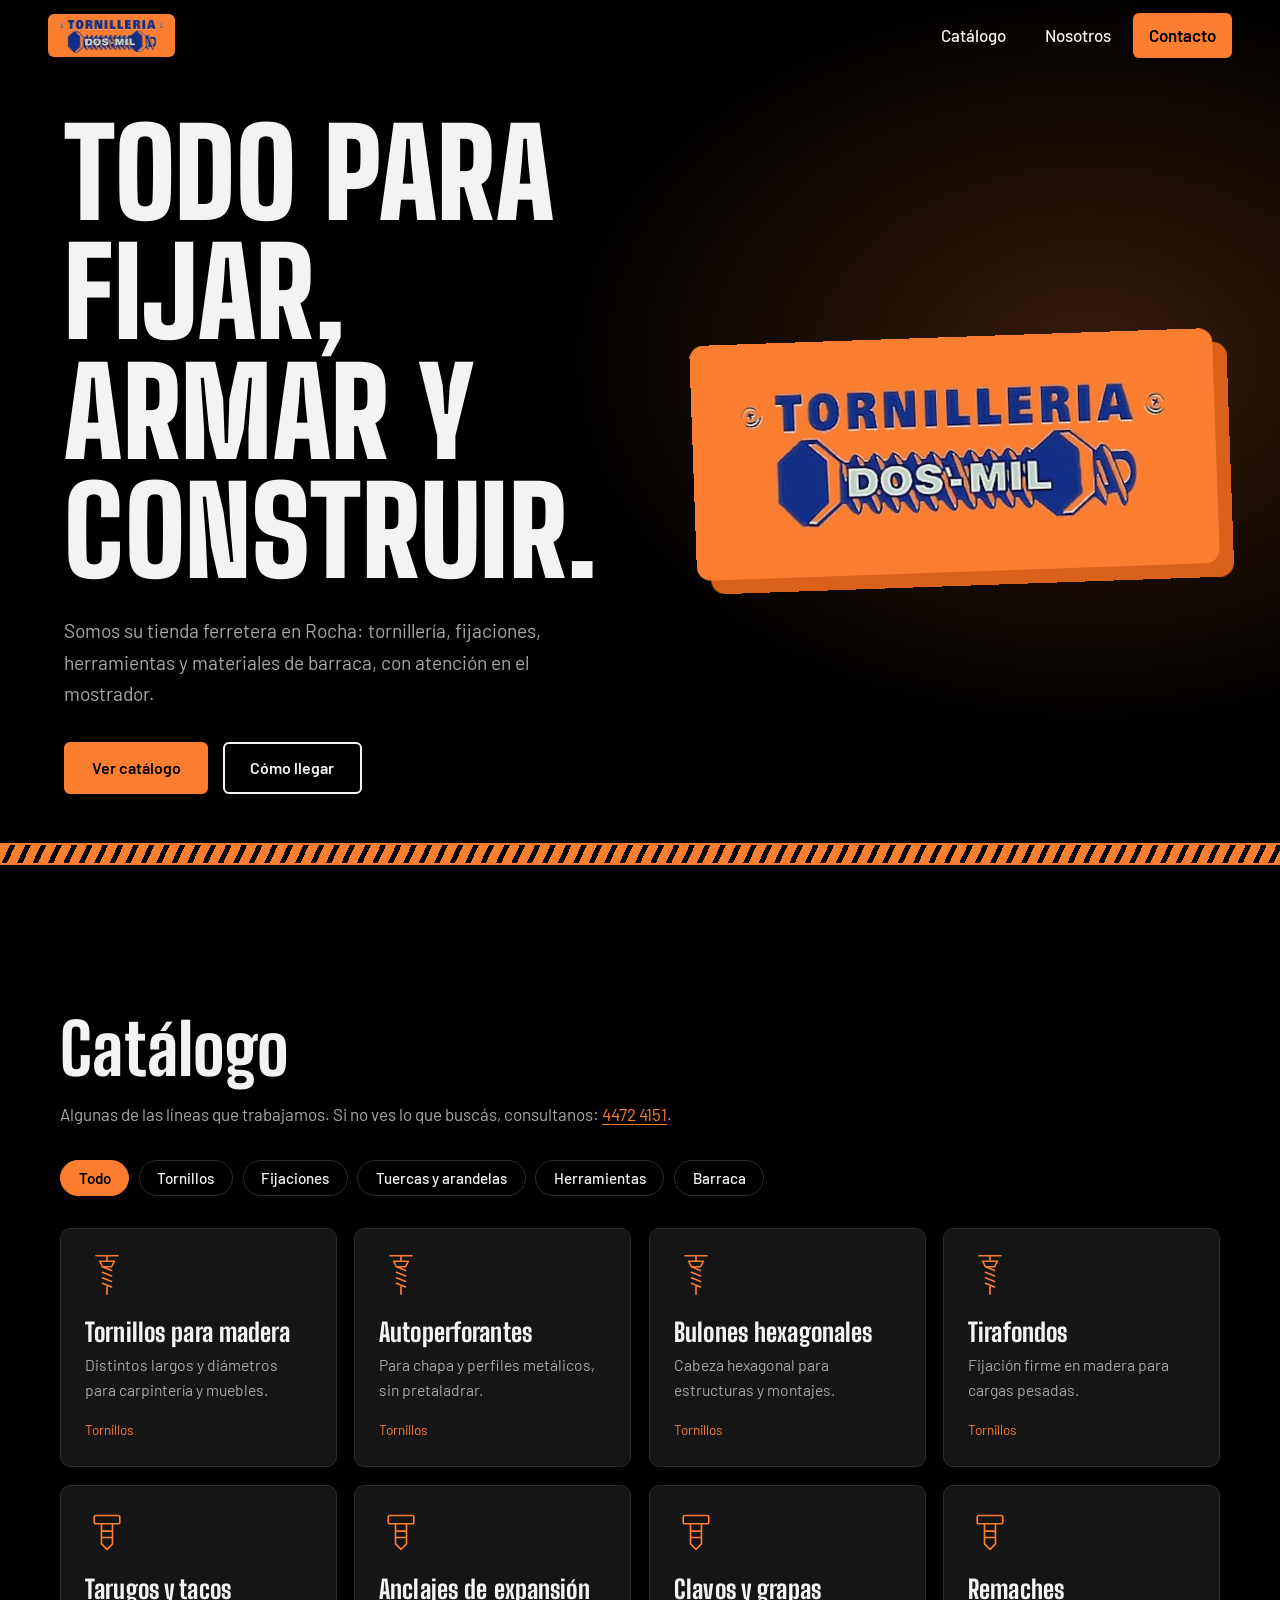
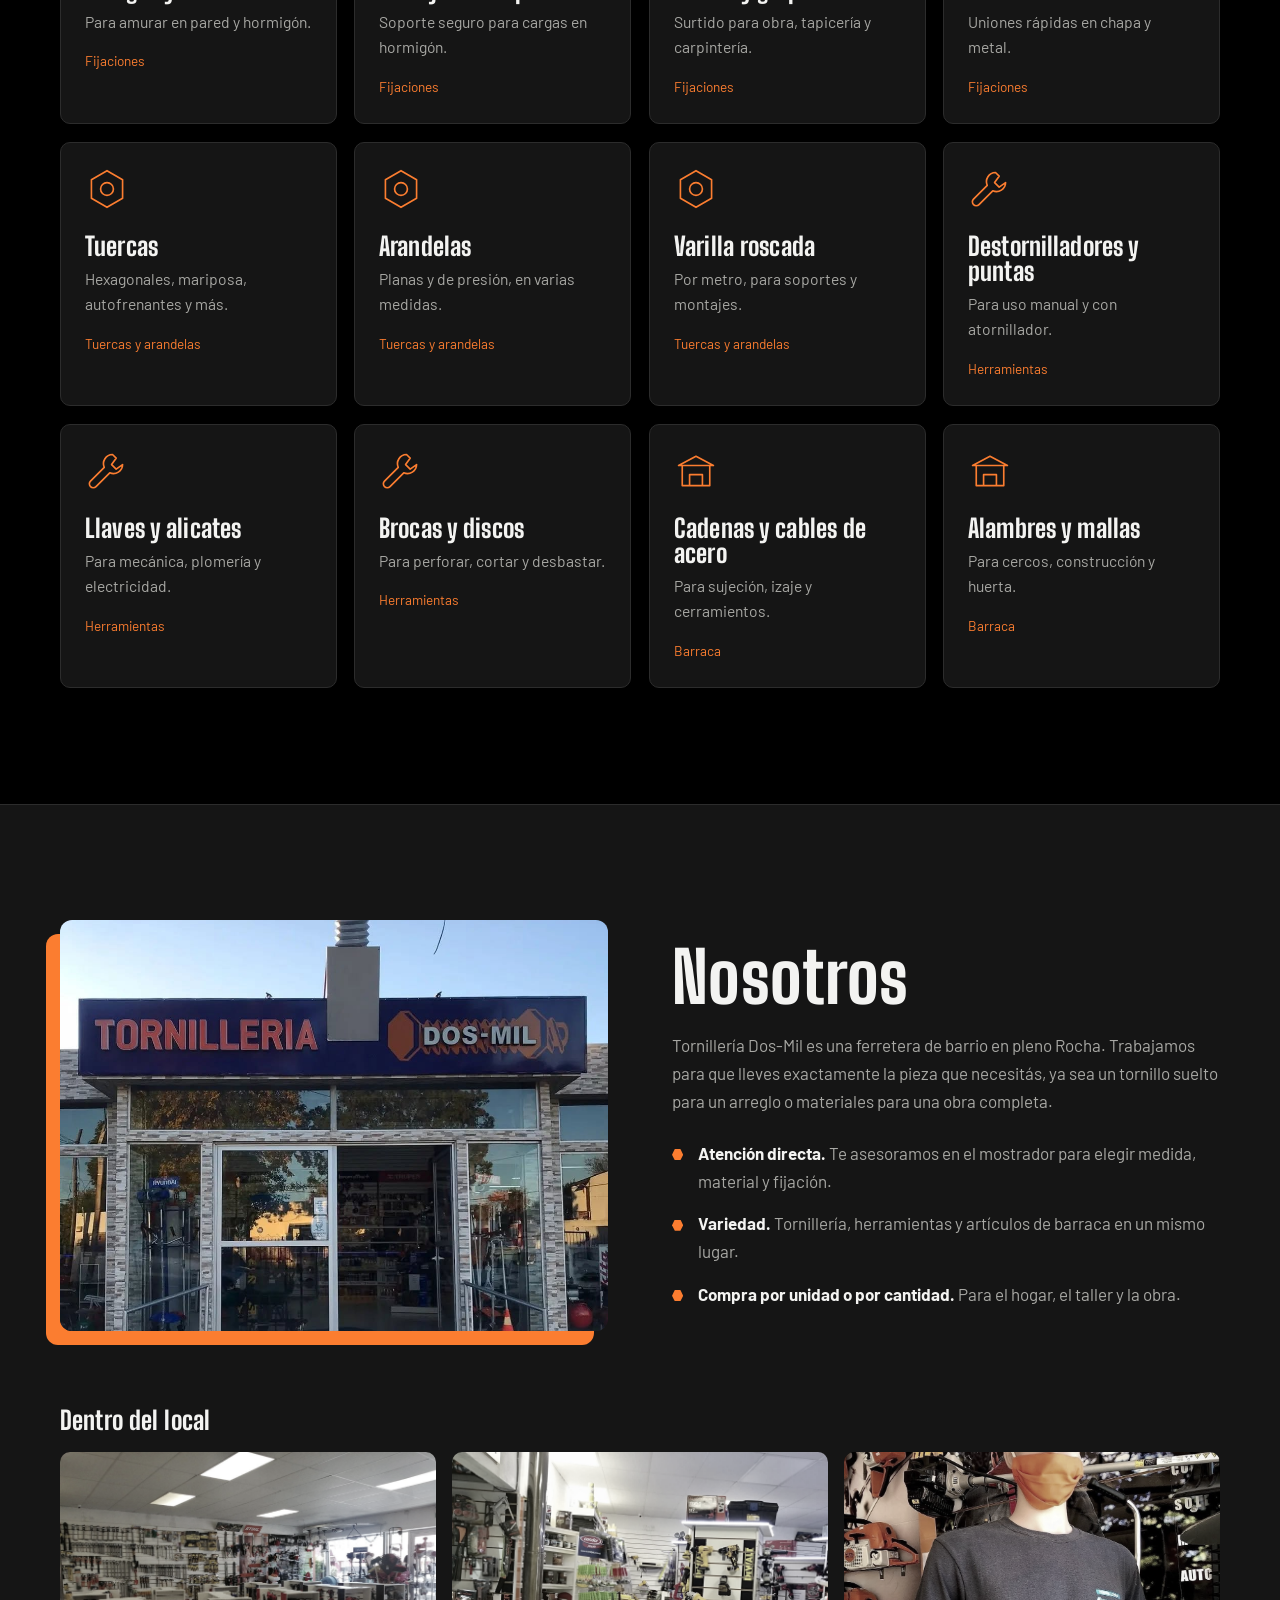
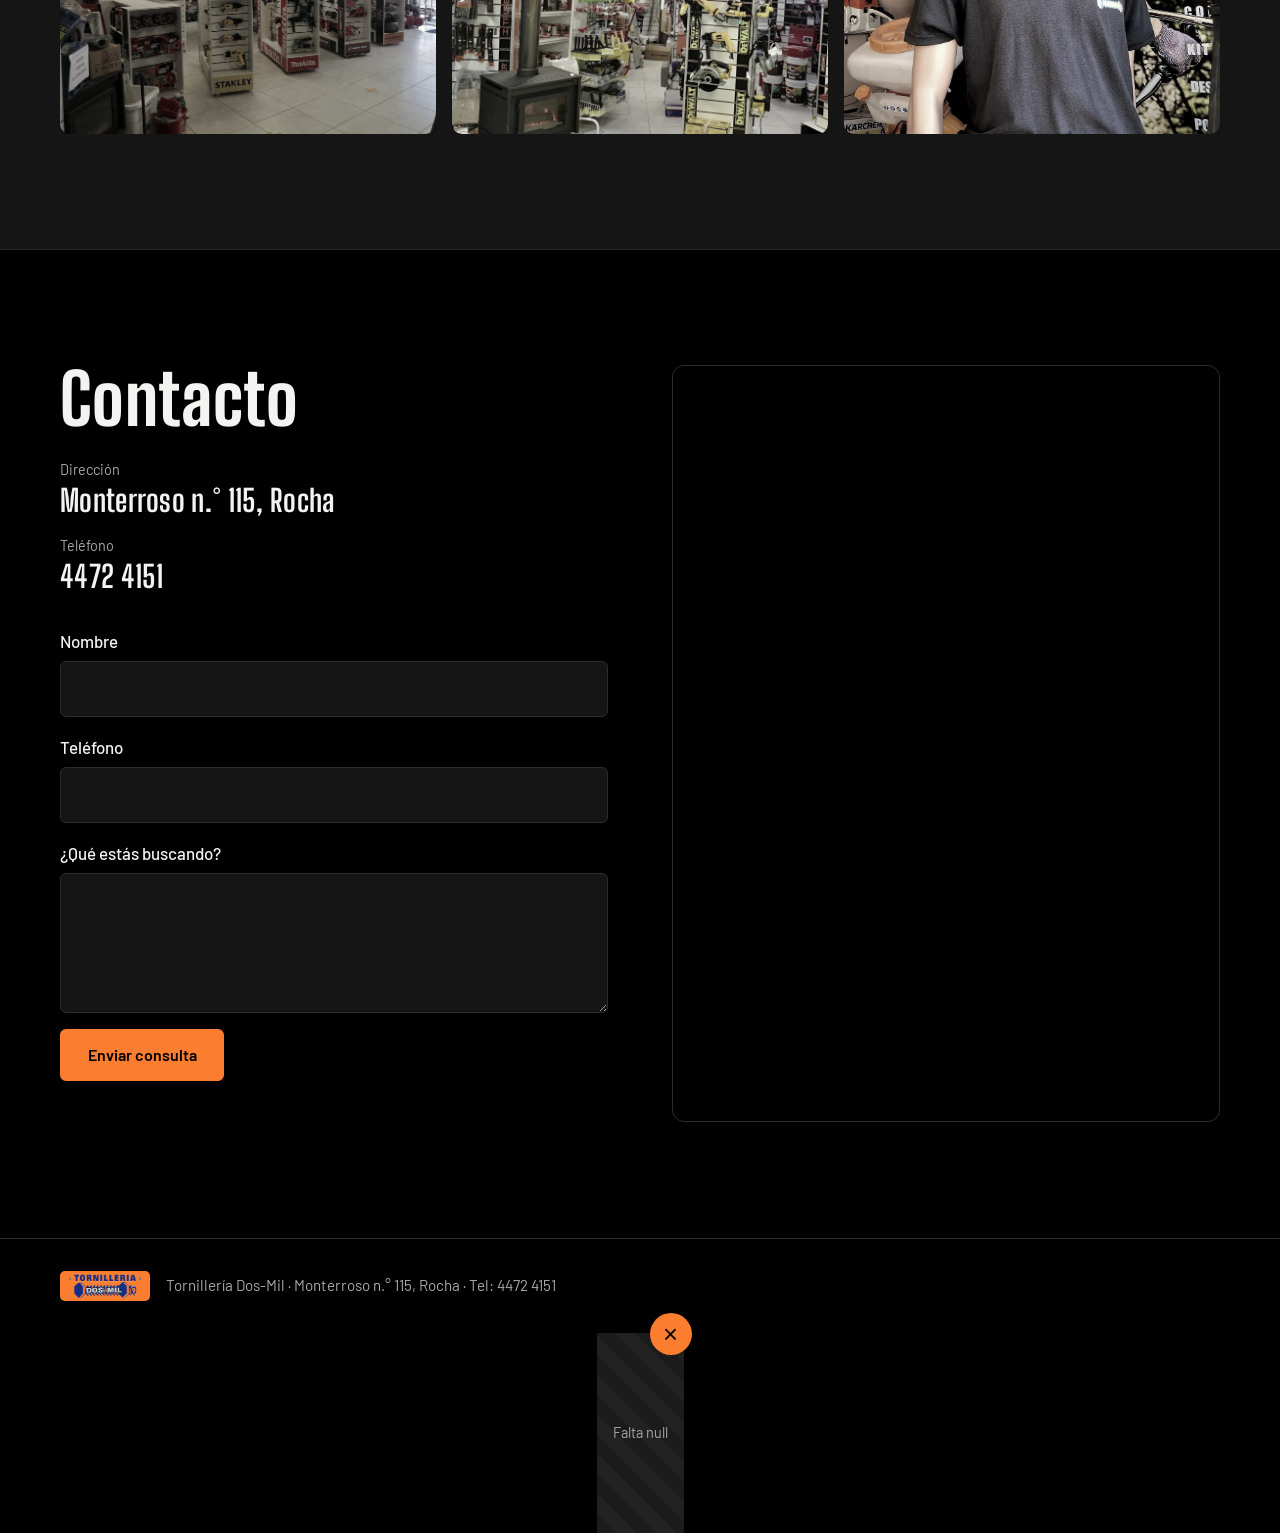
==== index.html @ 2d46a551 "Creación" ====
<!DOCTYPE html>
<html lang="es">
<head>
<meta charset="UTF-8">
<meta name="viewport" content="width=device-width, initial-scale=1">
<title>Tornillería Dos-Mil | Tienda ferretera y barraca en Rocha</title>
<meta name="description" content="Tornillería Dos-Mil: tornillos, fijaciones, herramientas y materiales de barraca en Monterroso 115, Rocha. Tel: 4472 4151.">
<meta name="theme-color" content="#000000">
<link rel="icon" href="imagenes/Logo.png">
<link rel="preconnect" href="https://fonts.googleapis.com">
<link rel="preconnect" href="https://fonts.gstatic.com" crossorigin>
<link href="https://fonts.googleapis.com/css2?family=Barlow:wght@400;500;600&family=Big+Shoulders+Display:wght@700;800;900&display=swap" rel="stylesheet">
<link rel="stylesheet" href="css/styles.css">
</head>
<body>
<div class="rod-progress" id="progress" aria-hidden="true"></div>

<header class="nav" id="nav">
  <a class="brand" href="#inicio" aria-label="Tornillería Dos-Mil, inicio">
    <span class="brand-badge"><img src="imagenes/Logo.png" alt="Tornillería Dos-Mil"></span>
  </a>
  <button class="menu-btn" id="menuBtn" aria-expanded="false" aria-controls="menu" aria-label="Abrir menú"><span></span><span></span><span></span></button>
  <nav class="menu" id="menu">
    <a href="#catalogo">Catálogo</a>
    <a href="#nosotros">Nosotros</a>
    <a href="#contacto" class="menu-cta">Contacto</a>
  </nav>
</header>

<main>
  <section class="hero" id="inicio">
    <div class="hero-text">
      <h1 class="intro" style="--d:.1s">Todo para fijar,<br>armar y construir.</h1>
      <p class="intro lead" style="--d:.3s">Somos su tienda ferretera en Rocha: tornillería, fijaciones, herramientas y materiales de barraca, con atención en el mostrador.</p>
      <div class="intro actions" style="--d:.5s">
        <a class="btn btn-primary" href="#catalogo">Ver catálogo</a>
        <a class="btn btn-ghost" href="#contacto">Cómo llegar</a>
      </div>
    </div>
    <div class="hero-logo intro" style="--d:.2s">
      <img src="imagenes/Logo_Grande.png" alt="Logo Tornillería Dos-Mil">
    </div>
    <div class="rod" aria-hidden="true"></div>
  </section>

  <section class="section" id="catalogo">
    <div class="wrap">
      <h2>Catálogo</h2>
      <p class="section-sub">Algunas de las líneas que trabajamos. Si no ves lo que buscás, consultanos: <a href="tel:+59844724151">4472 4151</a>.</p>
      <div class="filters" id="filters" role="group" aria-label="Filtrar por categoría"></div>
      <div class="grid" id="grid"></div>
    </div>
  </section>

  <section class="section alt" id="nosotros">
    <div class="wrap about">
      <figure class="about-photo">
        <img src="imagenes/Fachada.png" alt="Fachada de Tornillería Dos-Mil en Monterroso 115, Rocha">
      </figure>
      <div class="about-text">
        <h2>Nosotros</h2>
        <p>Tornillería Dos-Mil es una ferretera de barrio en pleno Rocha. Trabajamos para que lleves exactamente la pieza que necesitás, ya sea un tornillo suelto para un arreglo o materiales para una obra completa.</p>
        <ul class="points">
          <li><strong>Atención directa.</strong> Te asesoramos en el mostrador para elegir medida, material y fijación.</li>
          <li><strong>Variedad.</strong> Tornillería, herramientas y artículos de barraca en un mismo lugar.</li>
          <li><strong>Compra por unidad o por cantidad.</strong> Para el hogar, el taller y la obra.</li>
        </ul>
      </div>
    </div>
    <div class="wrap">
      <h3 class="gallery-title">Dentro del local</h3>
      <div class="gallery">
        <button class="shot" data-full="imagenes/Foto_1.png" data-alt="Interior del local, vista 1"><img src="imagenes/Foto_1.png" alt="Interior del local, vista 1" loading="lazy"></button>
        <button class="shot" data-full="imagenes/Foto_2.png" data-alt="Interior del local, vista 2"><img src="imagenes/Foto_2.png" alt="Interior del local, vista 2" loading="lazy"></button>
        <button class="shot" data-full="imagenes/Foto_3.png" data-alt="Interior del local, vista 3"><img src="imagenes/Foto_3.png" alt="Interior del local, vista 3" loading="lazy"></button>
      </div>
    </div>
  </section>

  <section class="section" id="contacto">
    <div class="wrap contact">
      <div class="contact-info">
        <h2>Contacto</h2>
        <dl>
          <dt>Dirección</dt>
          <dd>Monterroso n.° 115, Rocha</dd>
          <dt>Teléfono</dt>
          <dd><a href="tel:+59844724151">4472 4151</a></dd>
        </dl>
        <form class="form" id="form" novalidate>
          <label>Nombre<input name="nombre" type="text" autocomplete="name" required></label>
          <label>Teléfono<input name="telefono" type="tel" autocomplete="tel" required></label>
          <label>¿Qué estás buscando?<textarea name="mensaje" rows="4" required></textarea></label>
          <button class="btn btn-primary" type="submit">Enviar consulta</button>
          <p class="form-msg" id="formMsg" role="status" aria-live="polite"></p>
        </form>
      </div>
      <div class="map">
        <iframe title="Mapa de Tornillería Dos-Mil" loading="lazy" referrerpolicy="no-referrer-when-downgrade"
          src="https://maps.google.com/maps?q=Monterroso%20115%2C%20Rocha%2C%20Uruguay&output=embed"></iframe>
      </div>
    </div>
  </section>
</main>

<footer class="footer">
  <div class="wrap footer-in">
    <img src="imagenes/Logo.png" alt="" class="footer-logo">
    <p>Tornillería Dos-Mil · Monterroso n.° 115, Rocha · Tel: 4472 4151</p>
  </div>
</footer>

<dialog class="lightbox" id="lightbox">
  <button class="lb-close" id="lbClose" aria-label="Cerrar">×</button>
  <img id="lbImg" alt="">
</dialog>

<script src="js/main.js"></script>
</body>
</html>
---- css/styles.css ----
:root{
  --black:#000;
  --surface:#151515;
  --line:#2c2c2c;
  --orange:#FB7D30;
  --orange-dark:#d9611a;
  --text:#f3f3f1;
  --muted:#a8a8a4;
  --display:'Big Shoulders Display','Arial Narrow',Impact,sans-serif;
  --body:'Barlow','Segoe UI',system-ui,sans-serif;
  --nav-h:72px;
}
*,*::before,*::after{box-sizing:border-box}
html{scroll-behavior:smooth;scroll-padding-top:var(--nav-h)}
body{margin:0;background:var(--black);color:var(--text);font:400 1.0625rem/1.65 var(--body);-webkit-font-smoothing:antialiased}
img{max-width:100%;display:block}
a{color:var(--orange);text-decoration-thickness:1px;text-underline-offset:3px}
:focus-visible{outline:3px solid var(--orange);outline-offset:3px}
h1,h2,h3{font-family:var(--display);font-weight:800;line-height:.98;margin:0;letter-spacing:.005em}
h2{font-size:clamp(2.6rem,6vw,4.4rem)}
h3{font-size:1.6rem}
.wrap{width:min(1160px,100% - 2.5rem);margin-inline:auto}

/* Progress: threaded rod */
.rod-progress{position:fixed;inset:0 0 auto 0;height:5px;z-index:60;transform-origin:left;transform:scaleX(0);
  background:repeating-linear-gradient(115deg,var(--orange) 0 5px,var(--orange-dark) 5px 8px)}

/* Nav */
.nav{position:fixed;inset:0 0 auto 0;height:var(--nav-h);z-index:50;display:flex;align-items:center;justify-content:space-between;padding:0 clamp(1rem,4vw,3rem);transition:background .3s,border-color .3s;border-bottom:1px solid transparent}
.nav.scrolled{background:rgba(0,0,0,.92);backdrop-filter:blur(8px);border-color:var(--line)}
.brand-badge{display:block;background:var(--orange);padding:.3rem .7rem;border-radius:6px;transition:transform .25s}
.brand-badge:hover{transform:rotate(-2deg) scale(1.04)}
.brand-badge img{height:34px;width:auto}
.menu{display:flex;gap:.4rem;align-items:center}
.menu a{color:var(--text);text-decoration:none;font-weight:500;padding:.5rem 1rem;border-radius:6px;position:relative}
.menu a::after{content:"";position:absolute;left:1rem;right:1rem;bottom:.25rem;height:2px;background:var(--orange);transform:scaleX(0);transform-origin:left;transition:transform .25s}
.menu a:hover::after,.menu a.active::after{transform:scaleX(1)}
.menu .menu-cta{background:var(--orange);color:#000;font-weight:600}
.menu .menu-cta::after{display:none}
.menu .menu-cta:hover{background:#fff}
.menu-btn{display:none;background:none;border:0;width:44px;height:44px;cursor:pointer;flex-direction:column;justify-content:center;gap:6px;padding:10px}
.menu-btn span{display:block;height:3px;background:var(--text);border-radius:2px;transition:transform .3s,opacity .3s}
.menu-btn[aria-expanded="true"] span:nth-child(1){transform:translateY(9px) rotate(45deg)}
.menu-btn[aria-expanded="true"] span:nth-child(2){opacity:0}
.menu-btn[aria-expanded="true"] span:nth-child(3){transform:translateY(-9px) rotate(-45deg)}

/* Hero */
.hero{position:relative;min-height:100svh;display:grid;grid-template-columns:1.05fr .95fr;align-items:center;gap:clamp(1.5rem,4vw,4rem);padding:calc(var(--nav-h) + 2rem) clamp(1rem,5vw,4rem) 6rem;overflow:hidden;
  background:
    radial-gradient(60% 60% at 85% 40%,rgba(251,125,48,.22),transparent 70%),
    var(--black)}
.hero h1{font-size:clamp(3.6rem,9.5vw,8.4rem);font-weight:900;text-transform:uppercase}
.lead{max-width:34rem;color:var(--muted);font-size:1.2rem;margin:1.5rem 0 2rem}
.actions{display:flex;flex-wrap:wrap;gap:.9rem}
.btn{display:inline-block;font:600 1rem var(--body);padding:.9rem 1.6rem;border-radius:6px;text-decoration:none;border:2px solid var(--orange);cursor:pointer;transition:transform .2s,background .2s,color .2s}
.btn-primary{background:var(--orange);color:#000}
.btn-primary:hover{background:#fff;border-color:#fff;transform:translateY(-2px)}
.btn-ghost{background:transparent;color:var(--text);border-color:var(--text)}
.btn-ghost:hover{background:var(--text);color:#000;transform:translateY(-2px)}
.hero-logo{background:var(--orange);border-radius:14px;padding:clamp(1.5rem,4vw,3rem);box-shadow:14px 14px 0 var(--orange-dark);transform:rotate(-2deg)}
.hero-logo img{width:100%;height:auto}
.rod{position:absolute;left:0;right:0;bottom:2.2rem;height:22px;
  background:repeating-linear-gradient(115deg,var(--orange) 0 9px,#000 9px 14px);
  border-block:2px solid var(--orange);
  animation:screw-in 1.4s .6s cubic-bezier(.2,.8,.2,1) both,thread 1.2s 2s linear infinite}
@keyframes screw-in{from{clip-path:inset(0 100% 0 0)}to{clip-path:inset(0 0 0 0)}}
@keyframes thread{to{background-position:14px 0}}

/* Hero load sequence */
.intro{animation:intro .9s var(--d,0s) cubic-bezier(.2,.8,.2,1) both}
@keyframes intro{from{opacity:0;transform:translateY(34px)}}
.hero-logo.intro{animation-name:intro-logo}
@keyframes intro-logo{from{opacity:0;transform:rotate(-12deg) scale(.85)}}

/* Sections */
.section{padding:clamp(4.5rem,9vw,8rem) 0}
.section.alt{background:var(--surface);border-block:1px solid var(--line)}
.section-sub{color:var(--muted);max-width:40rem;margin:1rem 0 2rem}

/* Catalog */
.filters{display:flex;flex-wrap:wrap;gap:.6rem;margin-bottom:2rem}
.chip{font:500 .95rem var(--body);color:var(--text);background:transparent;border:1.5px solid var(--line);padding:.5rem 1.1rem;border-radius:999px;cursor:pointer;transition:background .2s,border-color .2s,color .2s}
.chip:hover{border-color:var(--orange)}
.chip[aria-pressed="true"]{background:var(--orange);border-color:var(--orange);color:#000;font-weight:600}
.grid{display:grid;grid-template-columns:repeat(auto-fill,minmax(250px,1fr));gap:1.1rem}
.card{background:var(--surface);border:1px solid var(--line);border-radius:10px;padding:1.5rem;position:relative;overflow:hidden;transition:border-color .25s,transform .25s;animation:pop .45s cubic-bezier(.2,.8,.2,1) both}
.card::before{content:"";position:absolute;left:0;top:0;bottom:0;width:4px;background:var(--orange);transform:scaleY(0);transform-origin:top;transition:transform .3s}
.card:hover{border-color:var(--orange);transform:translateY(-4px)}
.card:hover::before{transform:scaleY(1)}
.card svg{width:44px;height:44px;stroke:var(--orange);fill:none;stroke-width:1.8;stroke-linecap:round;stroke-linejoin:round;margin-bottom:1rem;transition:transform .5s}
.card:hover svg{transform:rotate(90deg)}
.card h3{margin-bottom:.4rem}
.card p{margin:0;color:var(--muted);font-size:.98rem}
.card .tag{display:inline-block;margin-top:1rem;font-size:.85rem;color:var(--orange)}
@keyframes pop{from{opacity:0;transform:scale(.94)}}

/* About */
.about{display:grid;grid-template-columns:1fr 1fr;gap:clamp(2rem,5vw,4.5rem);align-items:center}
.about-photo{margin:0;border-radius:12px;overflow:hidden;box-shadow:-14px 14px 0 var(--orange)}
.about-photo img{width:100%;aspect-ratio:4/3;object-fit:cover;transition:transform .8s}
.about-photo:hover img{transform:scale(1.04)}
.about-text p{color:var(--muted);margin:1.2rem 0}
.points{list-style:none;padding:0;margin:1.5rem 0 0;display:grid;gap:.9rem}
.points li{padding-left:1.6rem;position:relative;color:var(--muted)}
.points li::before{content:"";position:absolute;left:0;top:.6em;width:.7rem;height:.7rem;background:var(--orange);clip-path:polygon(25% 0,75% 0,100% 50%,75% 100%,25% 100%,0 50%)}
.points strong{color:var(--text)}
.gallery-title{margin:clamp(3rem,6vw,5rem) 0 1.2rem}
.gallery{display:grid;grid-template-columns:repeat(3,1fr);gap:1rem}
.shot{padding:0;border:0;background:var(--black);border-radius:10px;overflow:hidden;cursor:zoom-in;aspect-ratio:4/3;position:relative}
.shot img{width:100%;height:100%;object-fit:cover;transition:transform .5s,filter .3s;filter:grayscale(.6)}
.shot:hover img{transform:scale(1.07);filter:none}

/* Contact */
.contact{display:grid;grid-template-columns:1fr 1fr;gap:clamp(2rem,5vw,4rem);align-items:stretch}
dl{margin:1.5rem 0 2rem}
dt{color:var(--muted);font-size:.9rem;margin-top:1rem}
dd{margin:0;font:700 1.9rem/1.2 var(--display);letter-spacing:.01em}
dd a{color:var(--text);text-decoration:none}
dd a:hover{color:var(--orange)}
.form{display:grid;gap:1rem}
.form label{display:grid;gap:.4rem;font-weight:500}
.form input,.form textarea{font:inherit;color:var(--text);background:var(--surface);border:1.5px solid var(--line);border-radius:6px;padding:.8rem 1rem;transition:border-color .2s}
.form input:focus,.form textarea:focus{outline:none;border-color:var(--orange)}
.form .invalid{border-color:#ff5a4f}
.form .btn{justify-self:start}
.form-msg{margin:0;min-height:1.5em;color:var(--muted)}
.form-msg.ok{color:var(--orange)}
.map{min-height:420px;border-radius:12px;overflow:hidden;border:1px solid var(--line)}
.map iframe{width:100%;height:100%;min-height:420px;border:0;filter:grayscale(1) invert(.92) contrast(.9)}

/* Footer */
.footer{border-top:1px solid var(--line);padding:2rem 0;color:var(--muted);font-size:.95rem}
.footer-in{display:flex;align-items:center;gap:1rem;flex-wrap:wrap}
.footer-logo{height:30px;background:var(--orange);padding:3px 8px;border-radius:5px}
.footer p{margin:0}

/* Lightbox */
.lightbox{border:0;padding:0;background:transparent;max-width:min(94vw,1100px);max-height:92vh;overflow:visible}
.lightbox::backdrop{background:rgba(0,0,0,.88)}
.lightbox[open]{animation:lb .3s cubic-bezier(.2,.8,.2,1)}
.lightbox img{max-height:88vh;width:auto;border-radius:10px;border:3px solid var(--orange)}
.lb-close{position:absolute;right:-.5rem;top:-1.2rem;width:42px;height:42px;border-radius:50%;border:0;background:var(--orange);color:#000;font-size:1.6rem;line-height:1;cursor:pointer}
@keyframes lb{from{opacity:0;transform:scale(.92)}}

/* Missing image placeholder */
.img-missing{background:repeating-linear-gradient(45deg,#1b1b1b 0 14px,#222 14px 28px);display:grid;place-items:center;min-height:200px}
.img-missing::after{content:attr(data-name);color:var(--muted);font-size:.9rem;padding:1rem;text-align:center}
.img-missing img{display:none}

/* Responsive */
@media (max-width:860px){
  .hero{grid-template-columns:1fr;padding-bottom:7rem}
  .hero-logo{max-width:420px}
  .about,.contact{grid-template-columns:1fr}
  .gallery{grid-template-columns:1fr 1fr}
  .menu-btn{display:flex}
  .menu{position:fixed;inset:var(--nav-h) 0 auto 0;background:#000;flex-direction:column;align-items:stretch;padding:1rem 1.25rem 1.5rem;border-bottom:1px solid var(--line);transform:translateY(-120%);transition:transform .35s}
  .menu.open{transform:none}
  .menu a{padding:.9rem 1rem}
}
@media (max-width:520px){.gallery{grid-template-columns:1fr}}
@media (prefers-reduced-motion:reduce){
  *,*::before,*::after{animation:none!important;transition:none!important;scroll-behavior:auto!important}
}
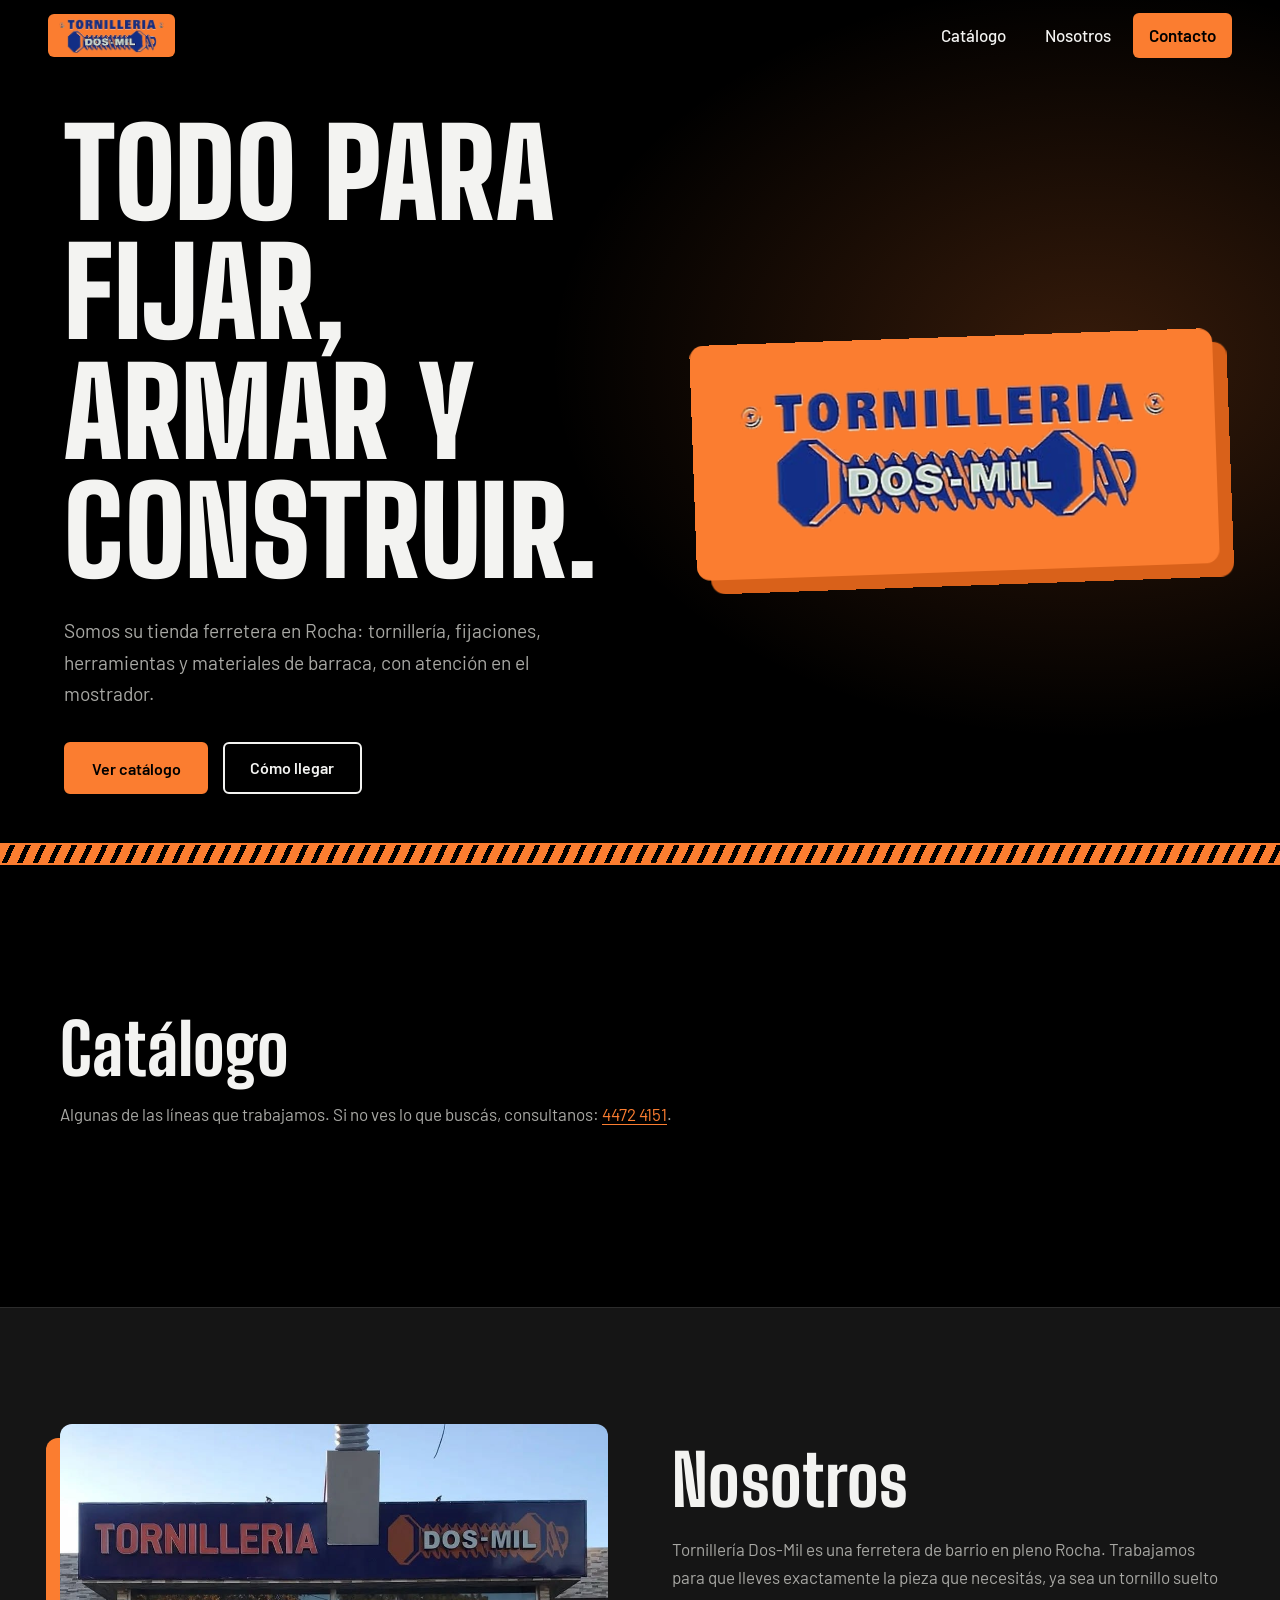
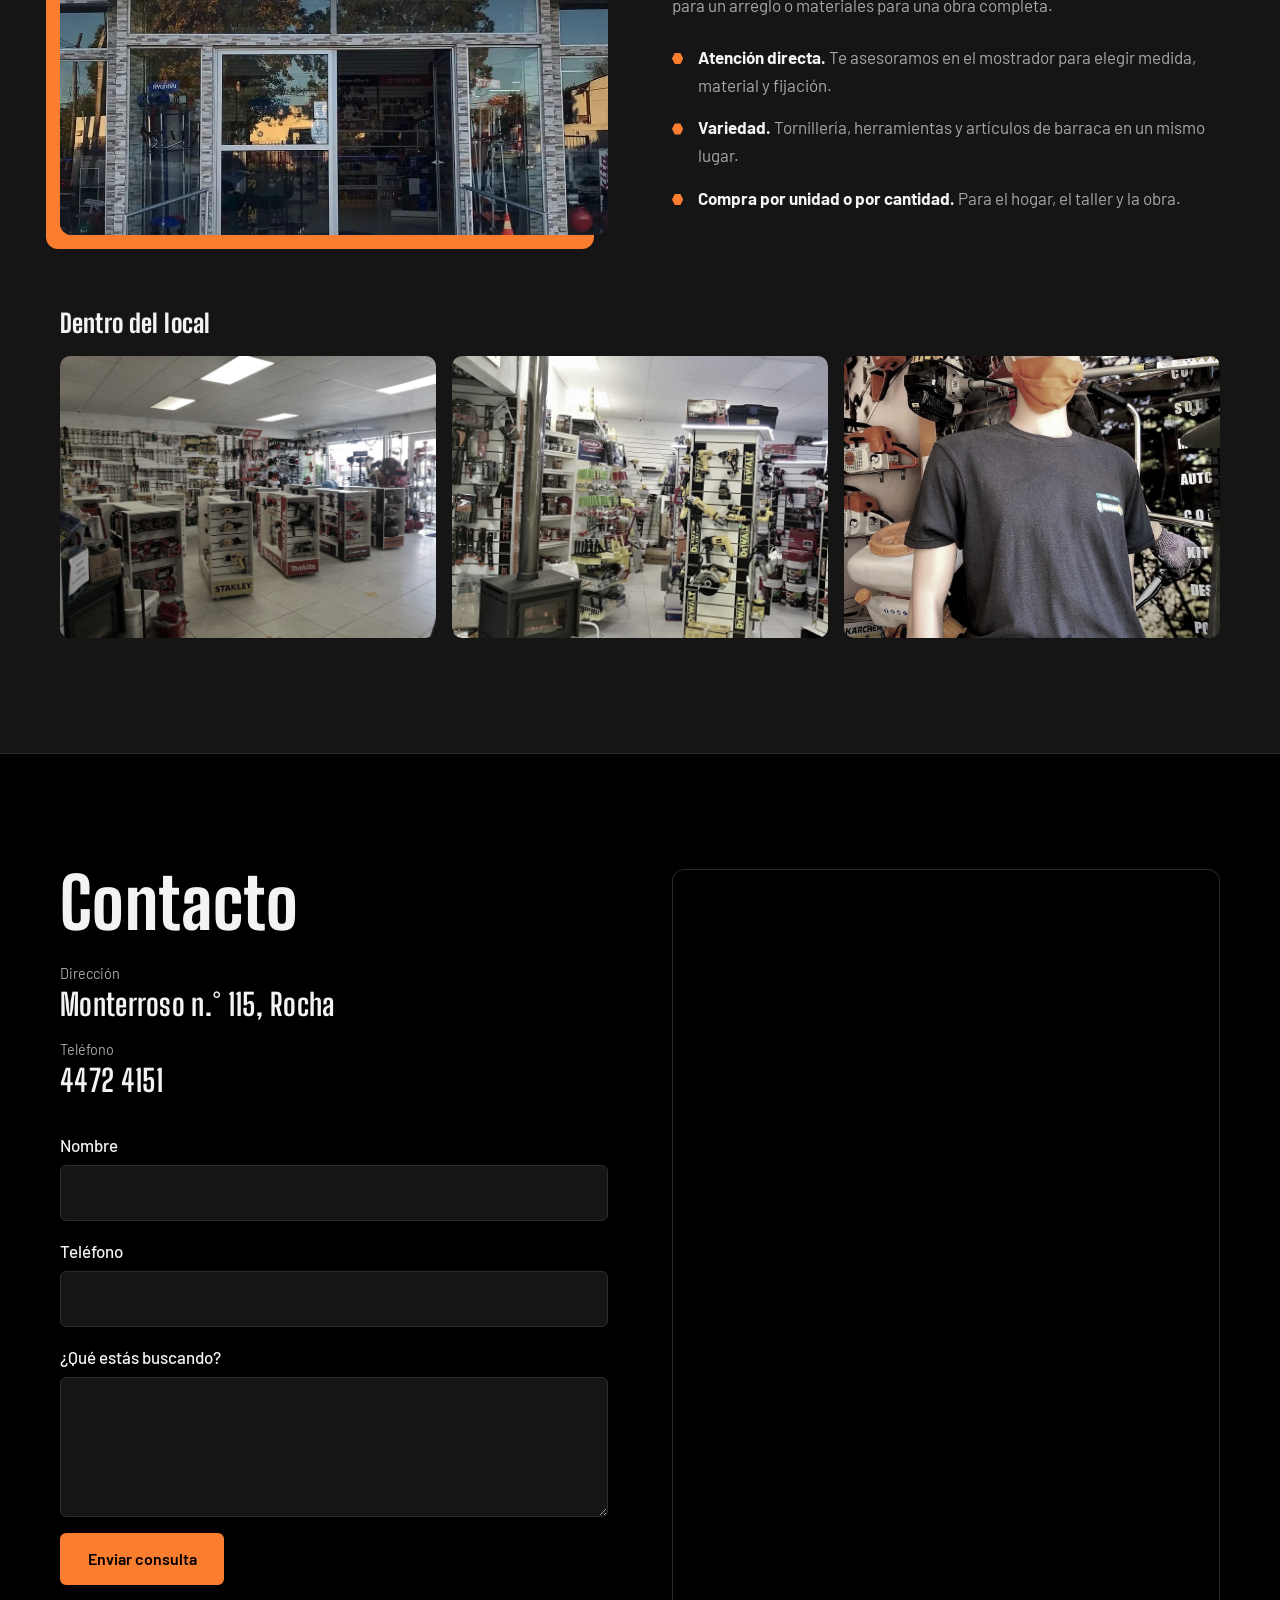
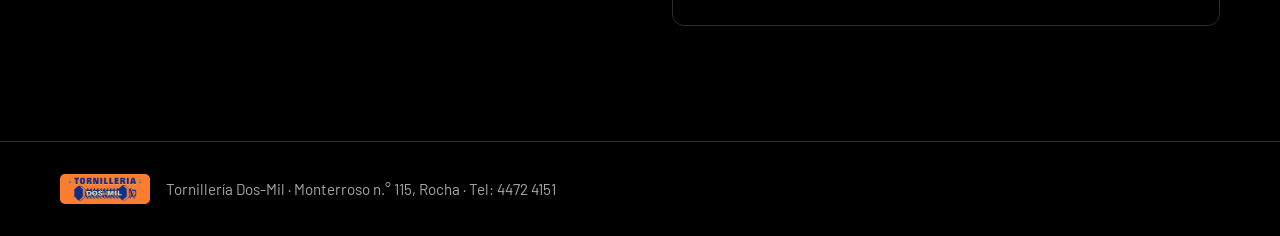
==== commit 05f6b130: "Update index.html" ====
--- a/index.html
+++ b/index.html
@@ -110,11 +110,6 @@
   </div>
 </footer>
 
-<dialog class="lightbox" id="lightbox">
-  <button class="lb-close" id="lbClose" aria-label="Cerrar">×</button>
-  <img id="lbImg" alt="">
-</dialog>
-
 <script src="js/main.js"></script>
 </body>
 </html>
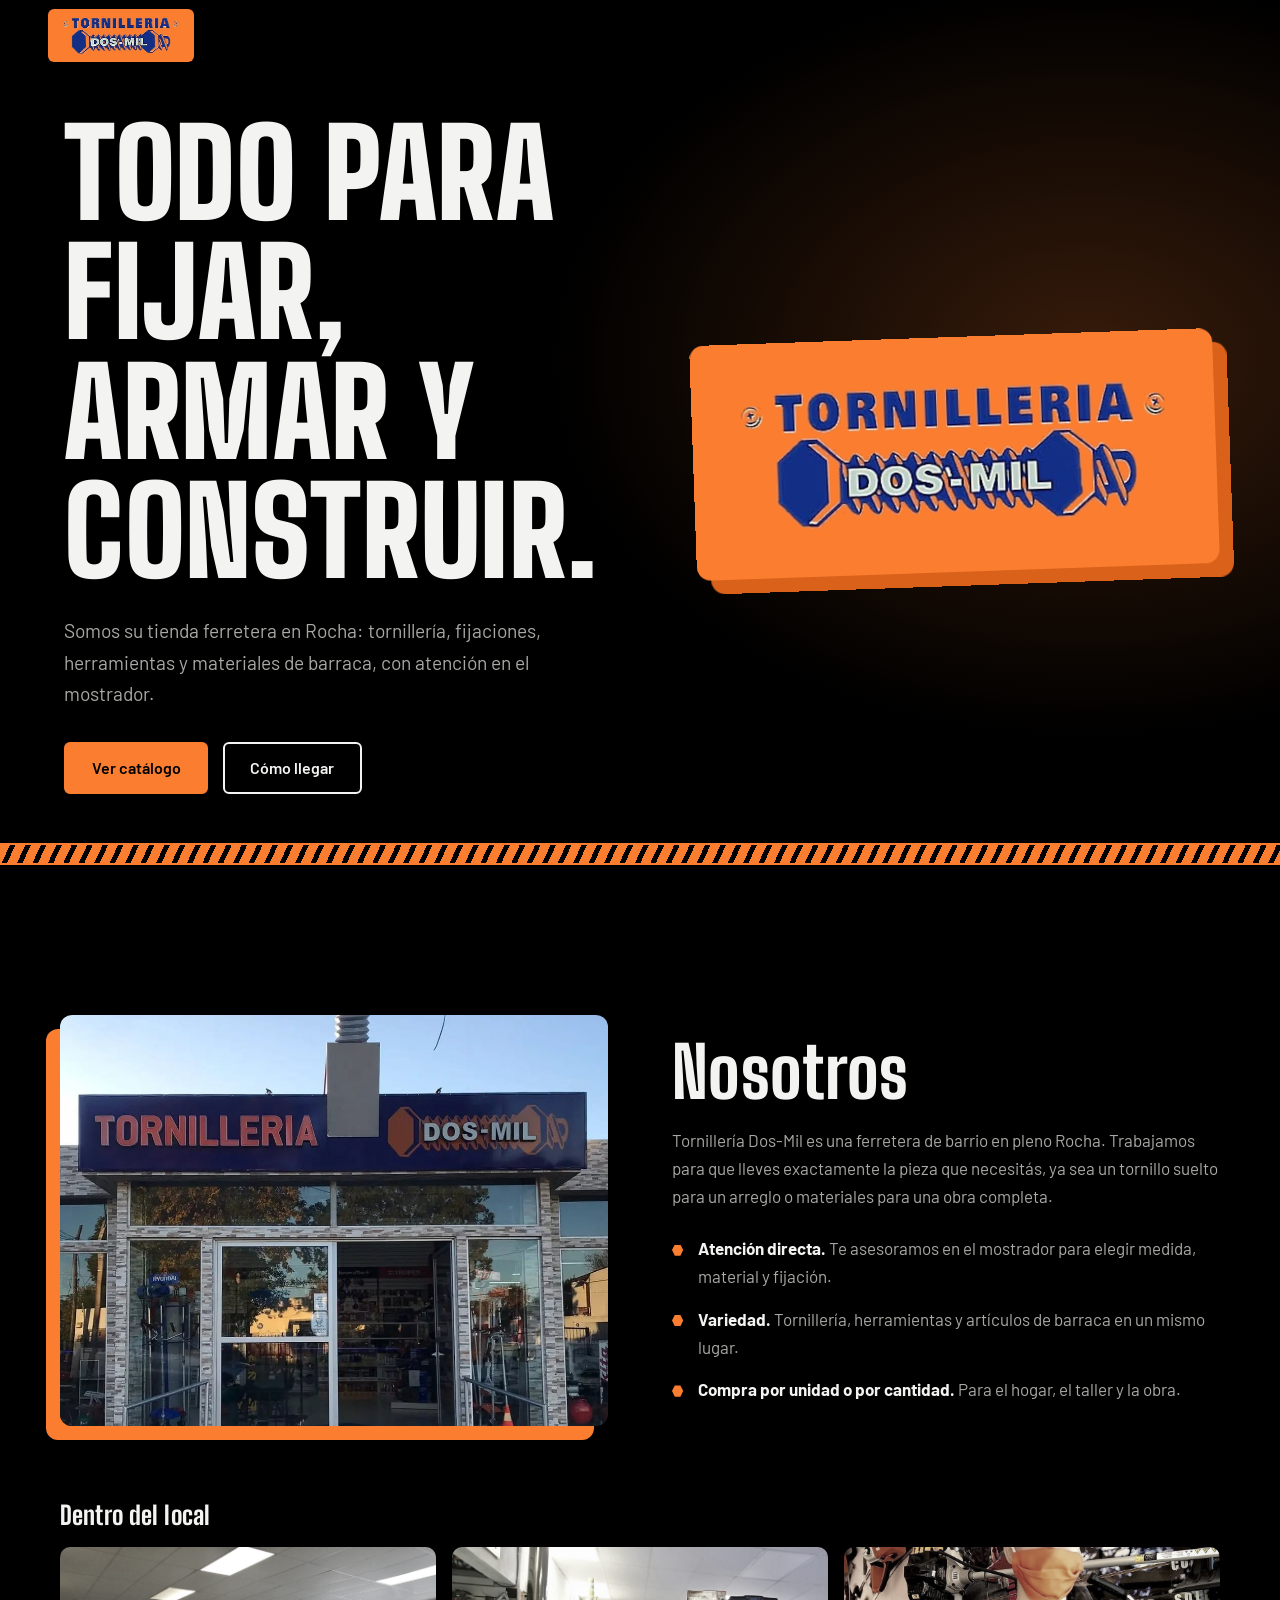
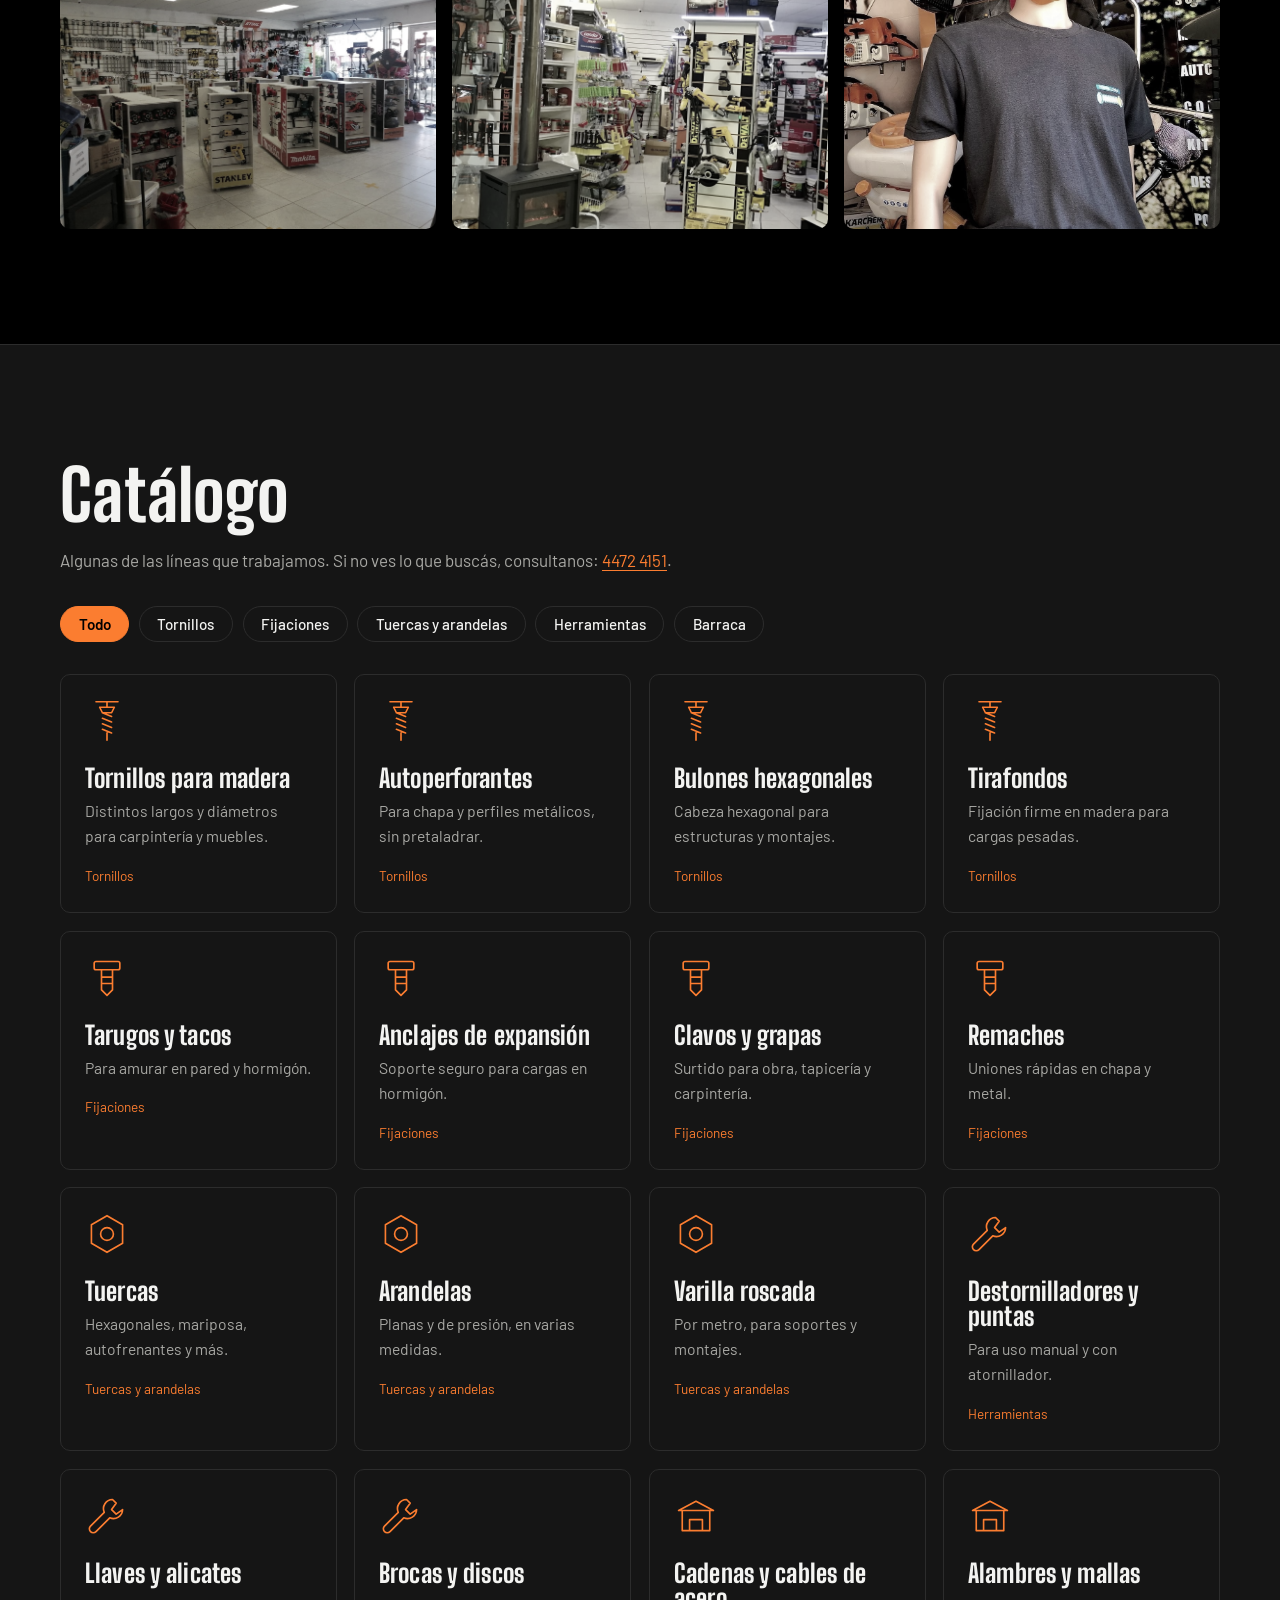
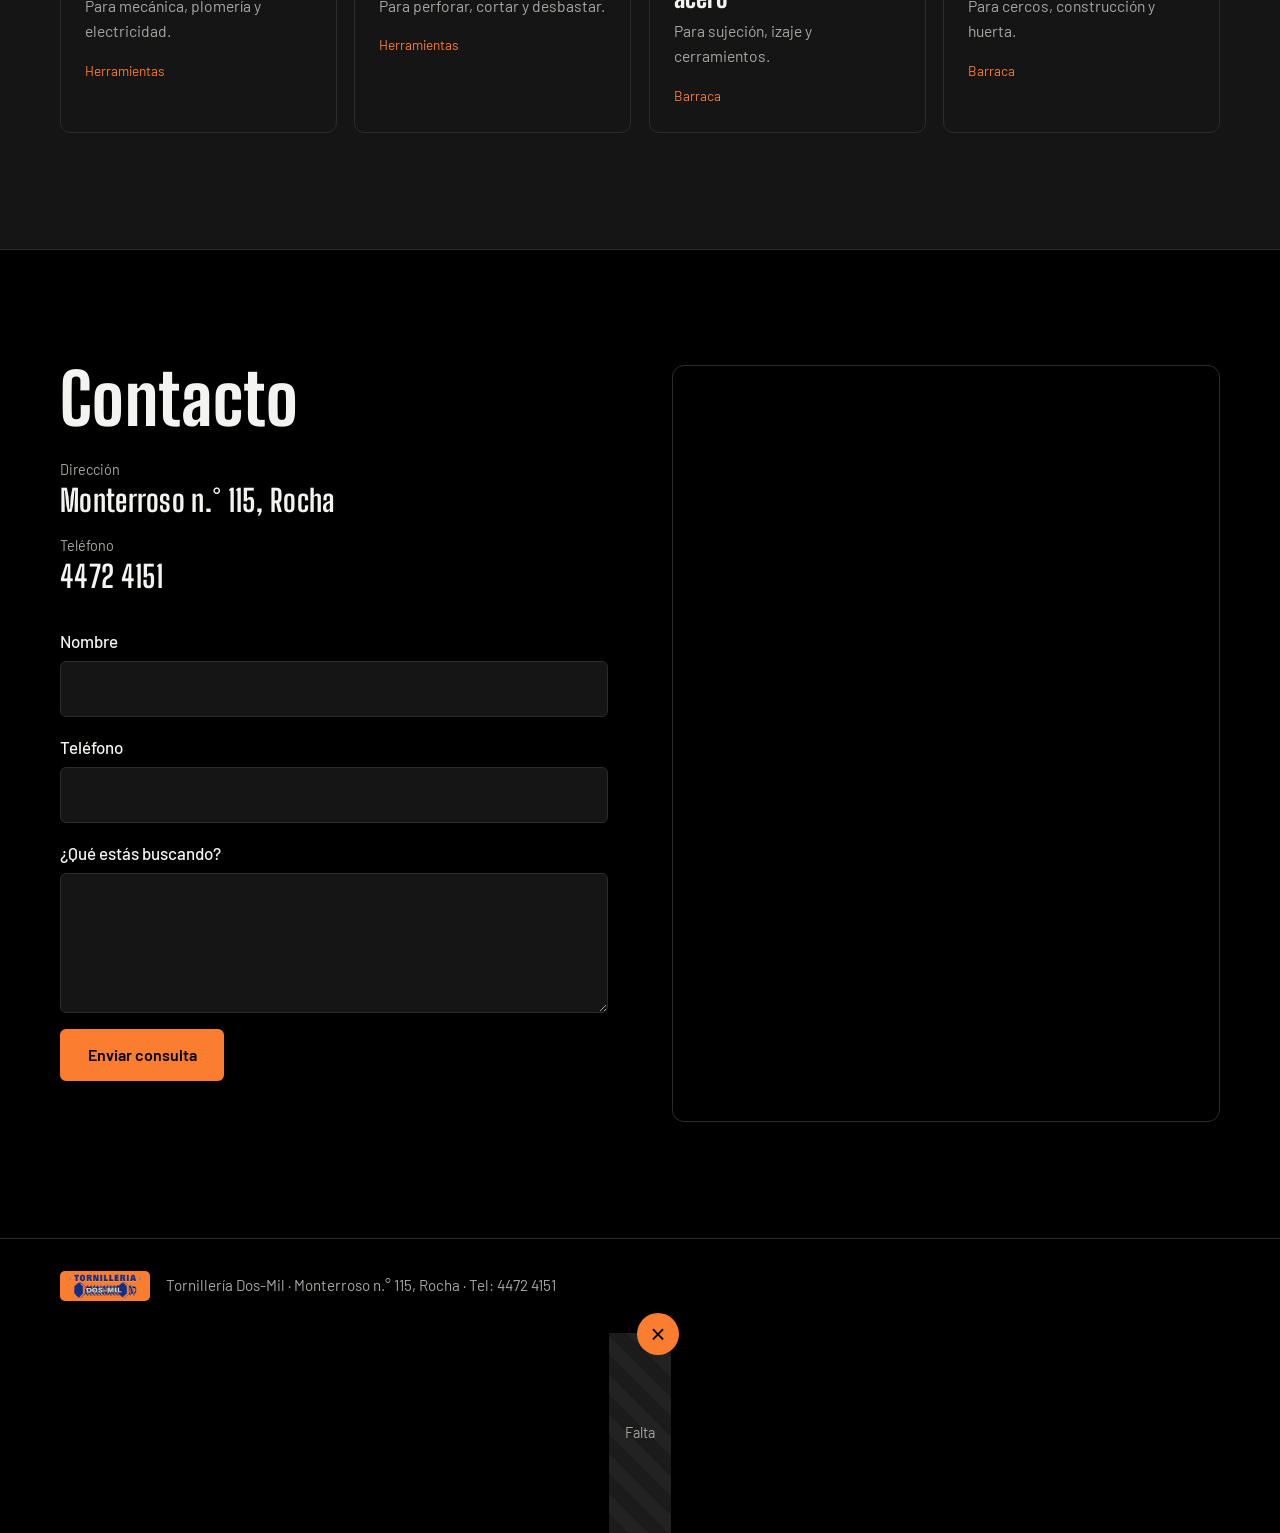
==== commit 0f3e6ffe: "Arreglos" ====
--- a/index.html
+++ b/index.html
@@ -21,8 +21,8 @@
   </a>
   <button class="menu-btn" id="menuBtn" aria-expanded="false" aria-controls="menu" aria-label="Abrir menú"><span></span><span></span><span></span></button>
   <nav class="menu" id="menu">
+    <a href="#nosotros">Nosotros</a>
     <a href="#catalogo">Catálogo</a>
-    <a href="#nosotros">Nosotros</a>
     <a href="#contacto" class="menu-cta">Contacto</a>
   </nav>
 </header>
@@ -43,16 +43,7 @@
     <div class="rod" aria-hidden="true"></div>
   </section>
 
-  <section class="section" id="catalogo">
-    <div class="wrap">
-      <h2>Catálogo</h2>
-      <p class="section-sub">Algunas de las líneas que trabajamos. Si no ves lo que buscás, consultanos: <a href="tel:+59844724151">4472 4151</a>.</p>
-      <div class="filters" id="filters" role="group" aria-label="Filtrar por categoría"></div>
-      <div class="grid" id="grid"></div>
-    </div>
-  </section>
-
-  <section class="section alt" id="nosotros">
+  <section class="section" id="nosotros">
     <div class="wrap about">
       <figure class="about-photo">
         <img src="imagenes/Fachada.png" alt="Fachada de Tornillería Dos-Mil en Monterroso 115, Rocha">
@@ -74,6 +65,15 @@
         <button class="shot" data-full="imagenes/Foto_2.png" data-alt="Interior del local, vista 2"><img src="imagenes/Foto_2.png" alt="Interior del local, vista 2" loading="lazy"></button>
         <button class="shot" data-full="imagenes/Foto_3.png" data-alt="Interior del local, vista 3"><img src="imagenes/Foto_3.png" alt="Interior del local, vista 3" loading="lazy"></button>
       </div>
+    </div>
+  </section>
+
+  <section class="section alt" id="catalogo">
+    <div class="wrap">
+      <h2>Catálogo</h2>
+      <p class="section-sub">Algunas de las líneas que trabajamos. Si no ves lo que buscás, consultanos: <a href="tel:+59844724151">4472 4151</a>.</p>
+      <div class="filters" id="filters" role="group" aria-label="Filtrar por categoría"></div>
+      <div class="grid" id="grid"></div>
     </div>
   </section>
 
@@ -110,6 +110,11 @@
   </div>
 </footer>
 
+<dialog class="lightbox" id="lightbox">
+  <button class="lb-close" id="lbClose" type="button" aria-label="Cerrar imagen">&times;</button>
+  <img id="lbImg" src="" alt="">
+</dialog>
+
 <script src="js/main.js"></script>
 </body>
 </html>
--- a/css/styles.css
+++ b/css/styles.css
@@ -28,17 +28,19 @@
 /* Nav */
 .nav{position:fixed;inset:0 0 auto 0;height:var(--nav-h);z-index:50;display:flex;align-items:center;justify-content:space-between;padding:0 clamp(1rem,4vw,3rem);transition:background .3s,border-color .3s;border-bottom:1px solid transparent}
 .nav.scrolled{background:rgba(0,0,0,.92);backdrop-filter:blur(8px);border-color:var(--line)}
-.brand-badge{display:block;background:var(--orange);padding:.3rem .7rem;border-radius:6px;transition:transform .25s}
+.brand{display:flex;align-items:center;flex-shrink:0;line-height:0}
+.brand-badge{display:flex;align-items:center;flex-shrink:0;background:var(--orange);padding:.45rem .9rem;border-radius:6px;transition:transform .25s}
 .brand-badge:hover{transform:rotate(-2deg) scale(1.04)}
-.brand-badge img{height:34px;width:auto}
-.menu{display:flex;gap:.4rem;align-items:center}
-.menu a{color:var(--text);text-decoration:none;font-weight:500;padding:.5rem 1rem;border-radius:6px;position:relative}
+.brand-badge img{display:block;height:38px;width:auto;max-width:none;object-fit:contain}
+.menu{position:fixed;top:var(--nav-h);right:clamp(.5rem,3vw,2.5rem);width:min(340px,100% - 1rem);display:flex;flex-direction:column;align-items:stretch;gap:.3rem;background:#000;padding:1rem 1.25rem 1.5rem;border:1px solid var(--line);border-radius:0 0 12px 12px;transform:translateY(-120%);visibility:hidden;transition:transform .35s,visibility 0s .35s}
+.menu.open{transform:none;visibility:visible;transition:transform .35s,visibility 0s}
+.menu a{color:var(--text);text-decoration:none;font-weight:500;padding:.9rem 1rem;border-radius:6px;position:relative}
 .menu a::after{content:"";position:absolute;left:1rem;right:1rem;bottom:.25rem;height:2px;background:var(--orange);transform:scaleX(0);transform-origin:left;transition:transform .25s}
 .menu a:hover::after,.menu a.active::after{transform:scaleX(1)}
 .menu .menu-cta{background:var(--orange);color:#000;font-weight:600}
 .menu .menu-cta::after{display:none}
 .menu .menu-cta:hover{background:#fff}
-.menu-btn{display:none;background:none;border:0;width:44px;height:44px;cursor:pointer;flex-direction:column;justify-content:center;gap:6px;padding:10px}
+.menu-btn{display:flex;background:none;border:0;width:44px;height:44px;cursor:pointer;flex-direction:column;justify-content:center;gap:6px;padding:10px}
 .menu-btn span{display:block;height:3px;background:var(--text);border-radius:2px;transition:transform .3s,opacity .3s}
 .menu-btn[aria-expanded="true"] span:nth-child(1){transform:translateY(9px) rotate(45deg)}
 .menu-btn[aria-expanded="true"] span:nth-child(2){opacity:0}
@@ -153,10 +155,7 @@
   .hero-logo{max-width:420px}
   .about,.contact{grid-template-columns:1fr}
   .gallery{grid-template-columns:1fr 1fr}
-  .menu-btn{display:flex}
-  .menu{position:fixed;inset:var(--nav-h) 0 auto 0;background:#000;flex-direction:column;align-items:stretch;padding:1rem 1.25rem 1.5rem;border-bottom:1px solid var(--line);transform:translateY(-120%);transition:transform .35s}
-  .menu.open{transform:none}
-  .menu a{padding:.9rem 1rem}
+  .menu{right:0;width:100%;border-radius:0;border-inline:0}
 }
 @media (max-width:520px){.gallery{grid-template-columns:1fr}}
 @media (prefers-reduced-motion:reduce){
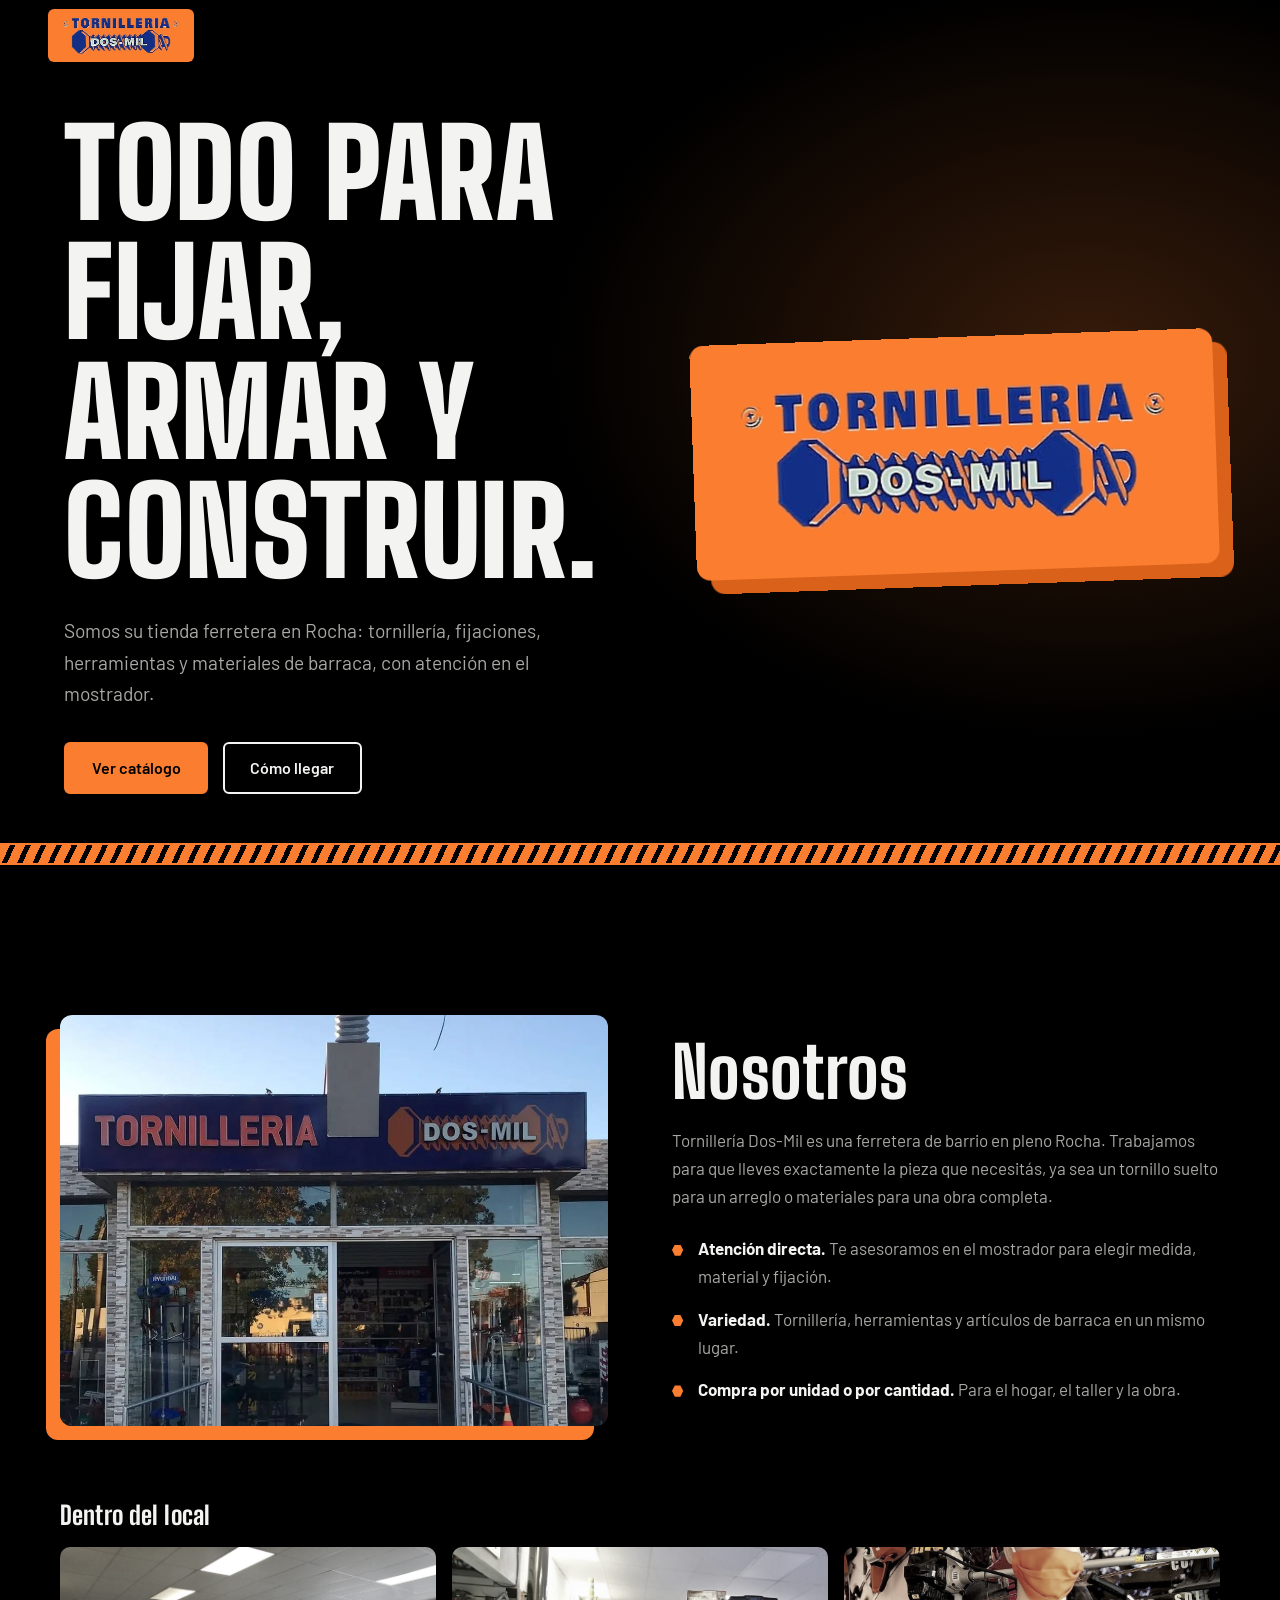
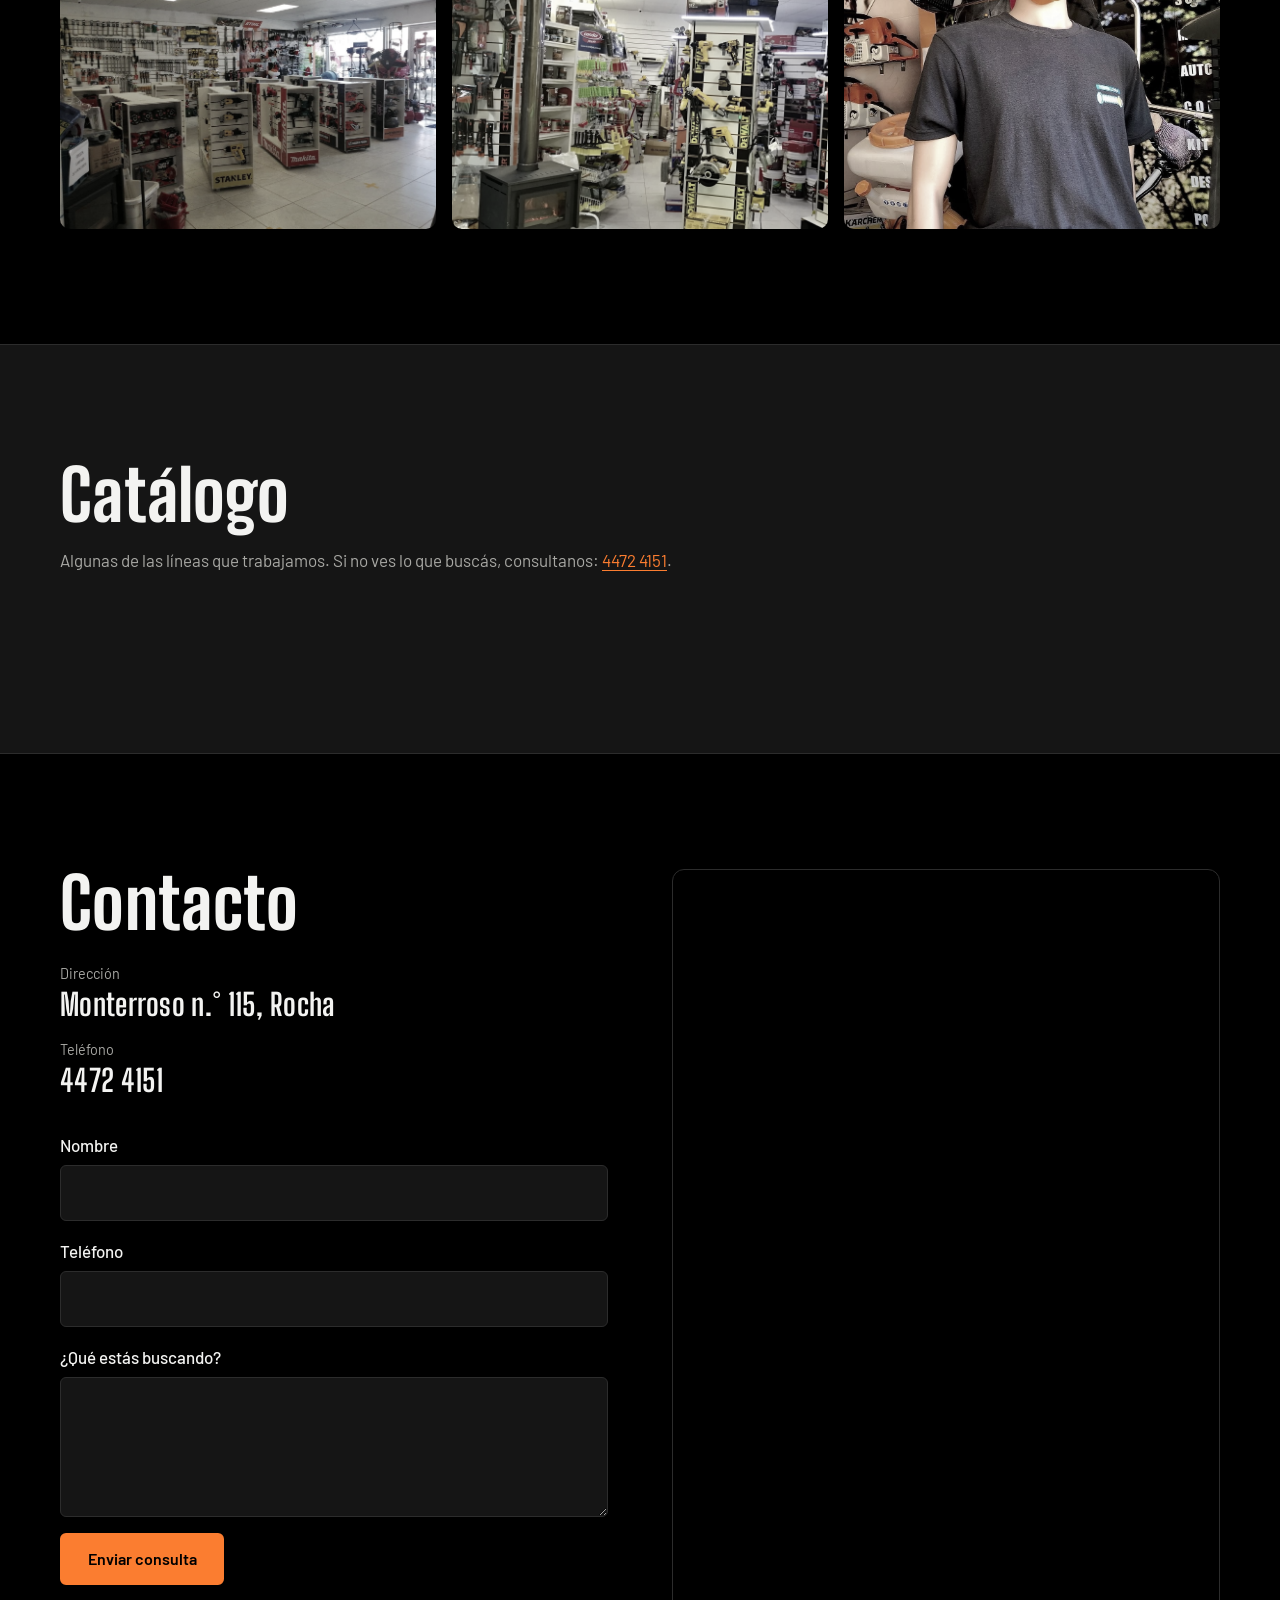
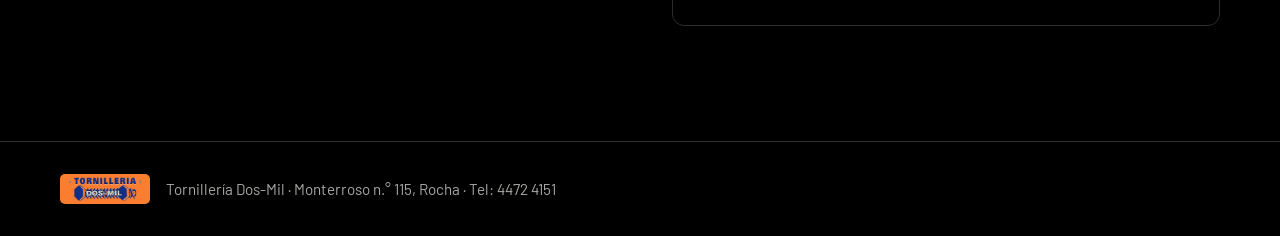
==== commit 183fce19: "Update index.html" ====
--- a/index.html
+++ b/index.html
@@ -110,11 +110,6 @@
   </div>
 </footer>
 
-<dialog class="lightbox" id="lightbox">
-  <button class="lb-close" id="lbClose" type="button" aria-label="Cerrar imagen">&times;</button>
-  <img id="lbImg" src="" alt="">
-</dialog>
-
 <script src="js/main.js"></script>
 </body>
 </html>
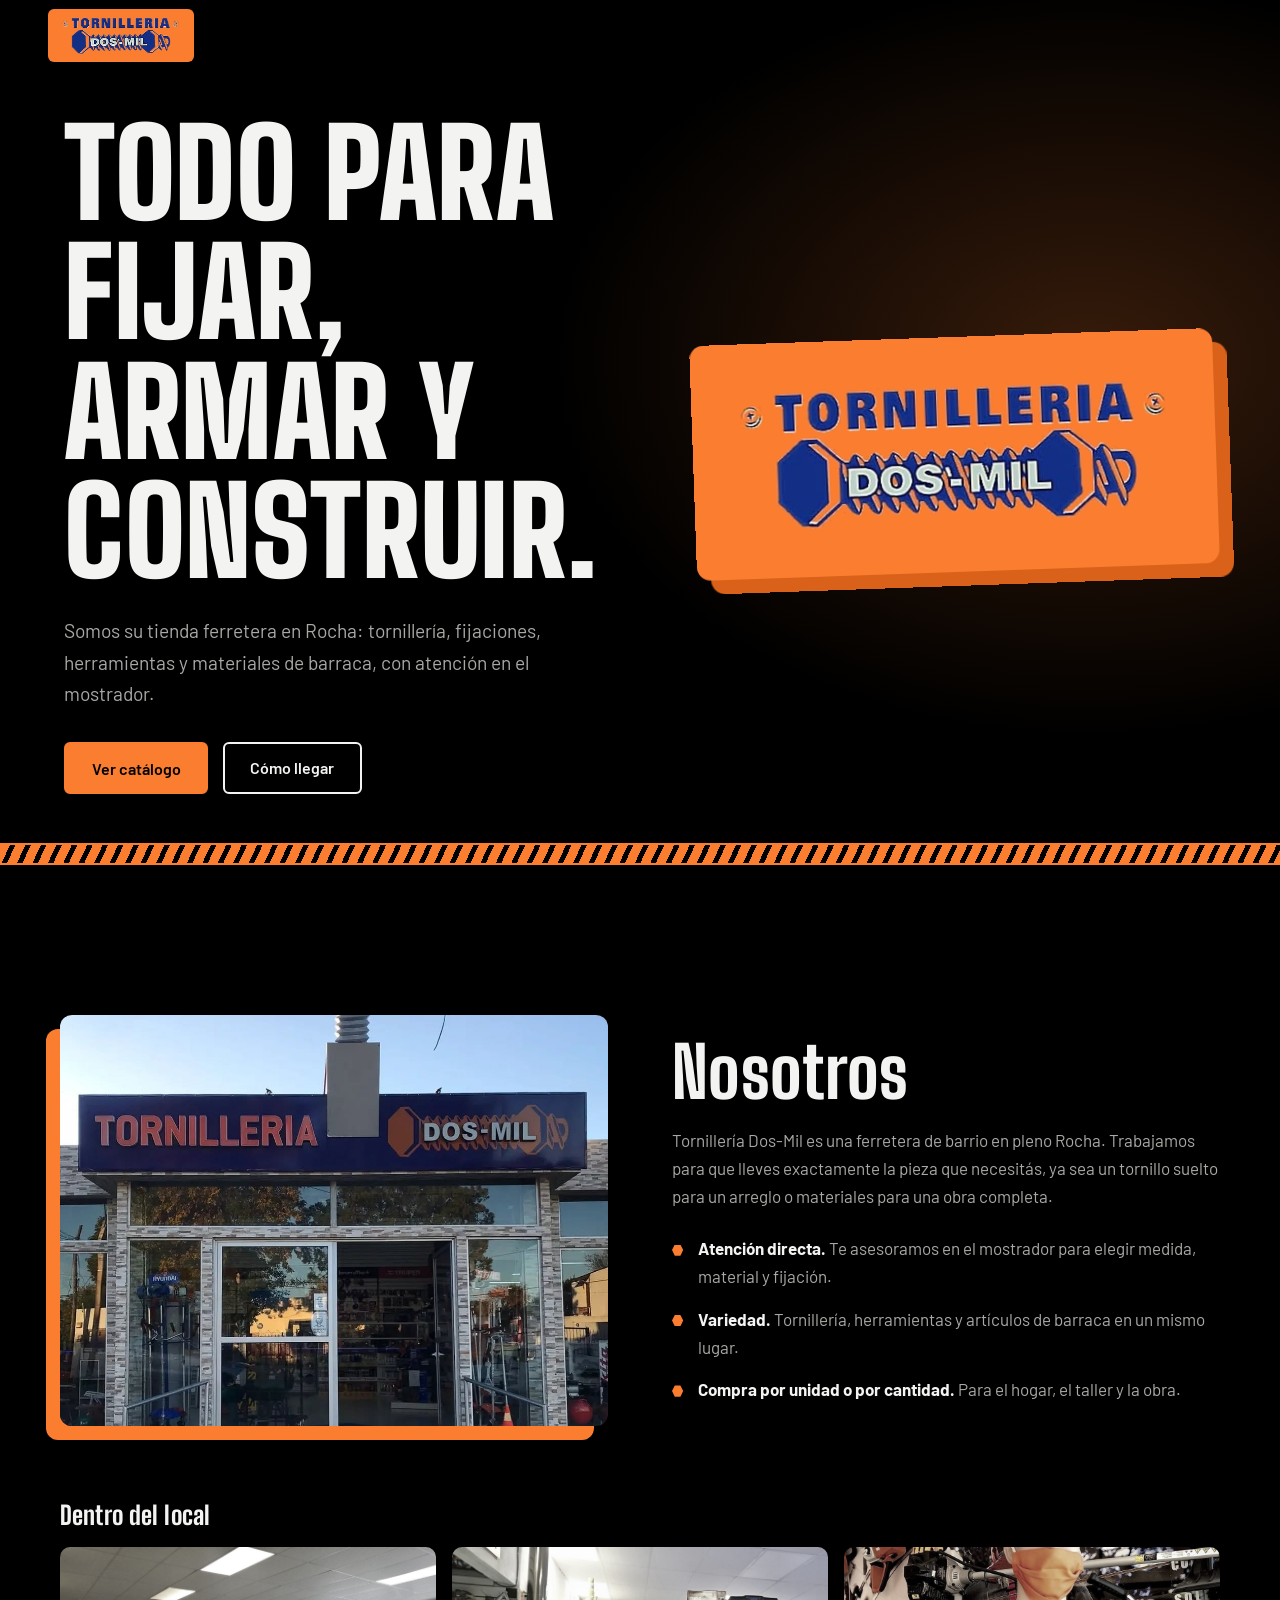
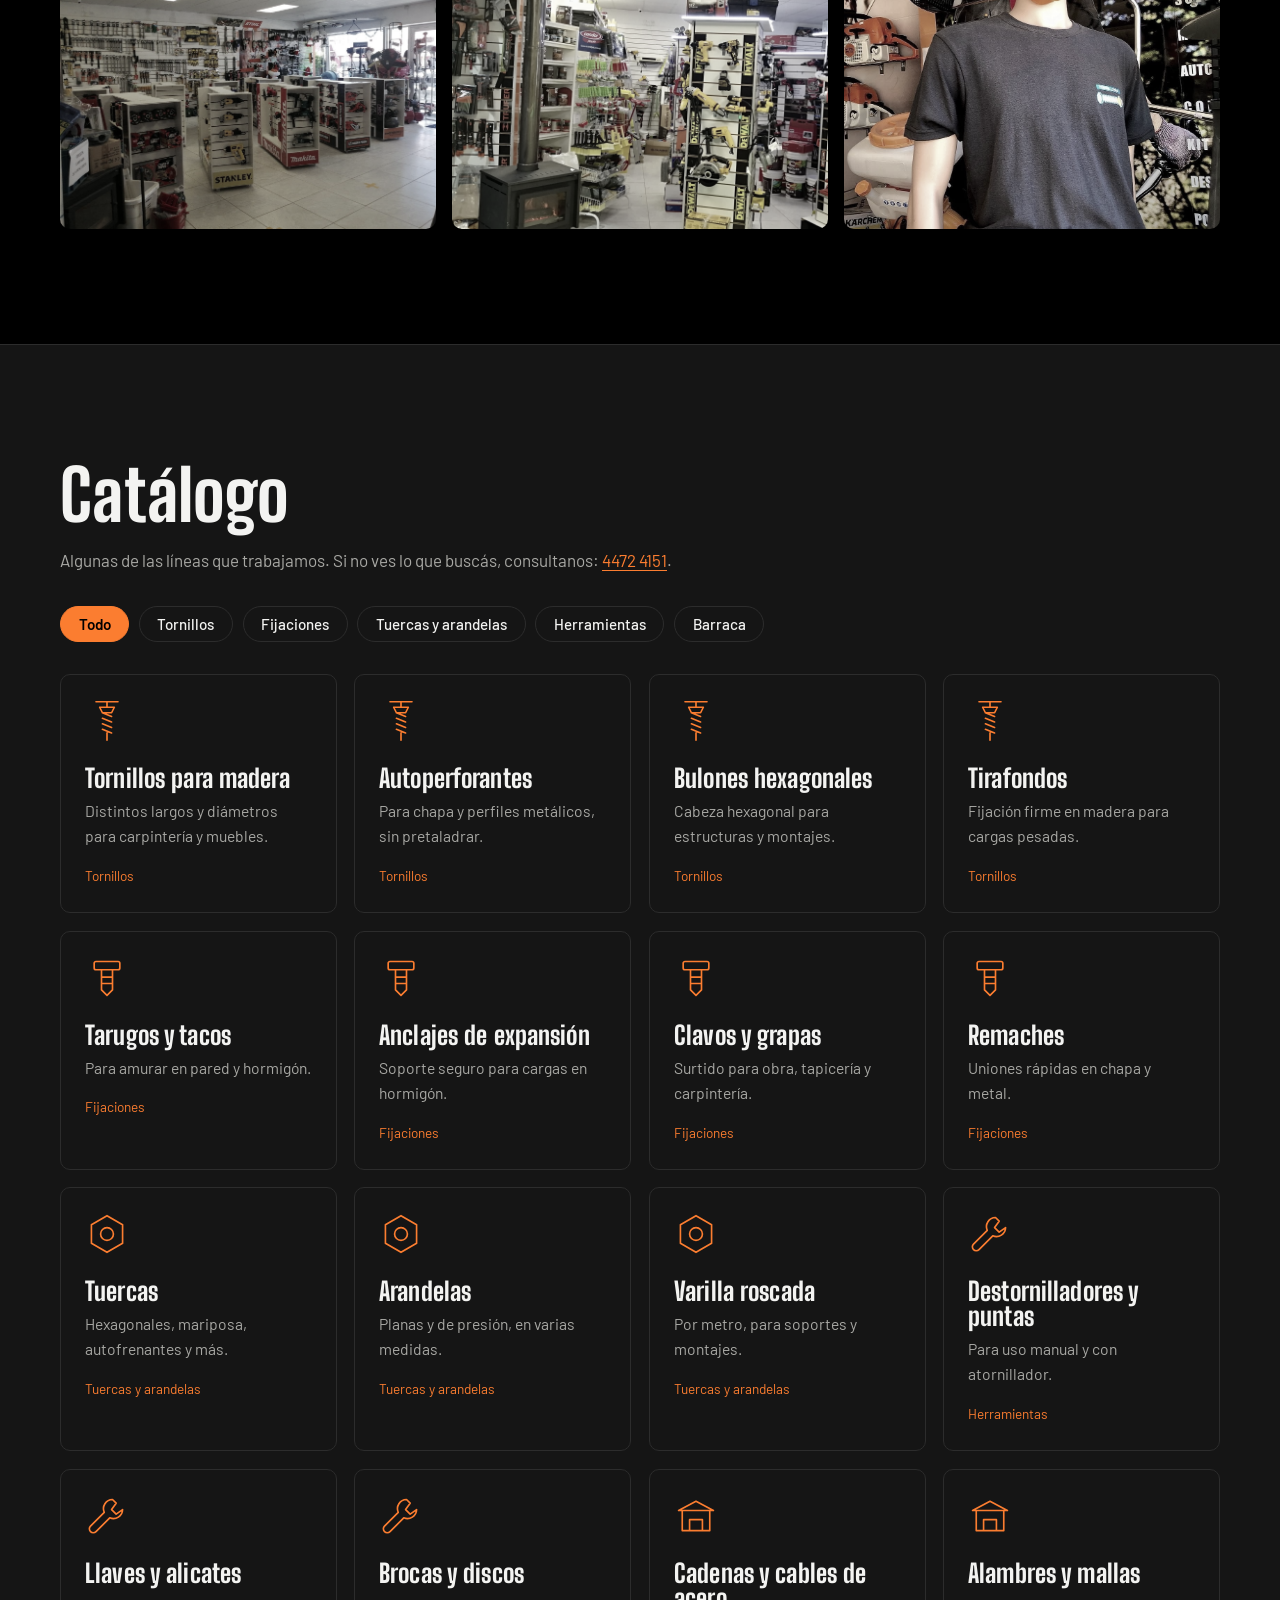
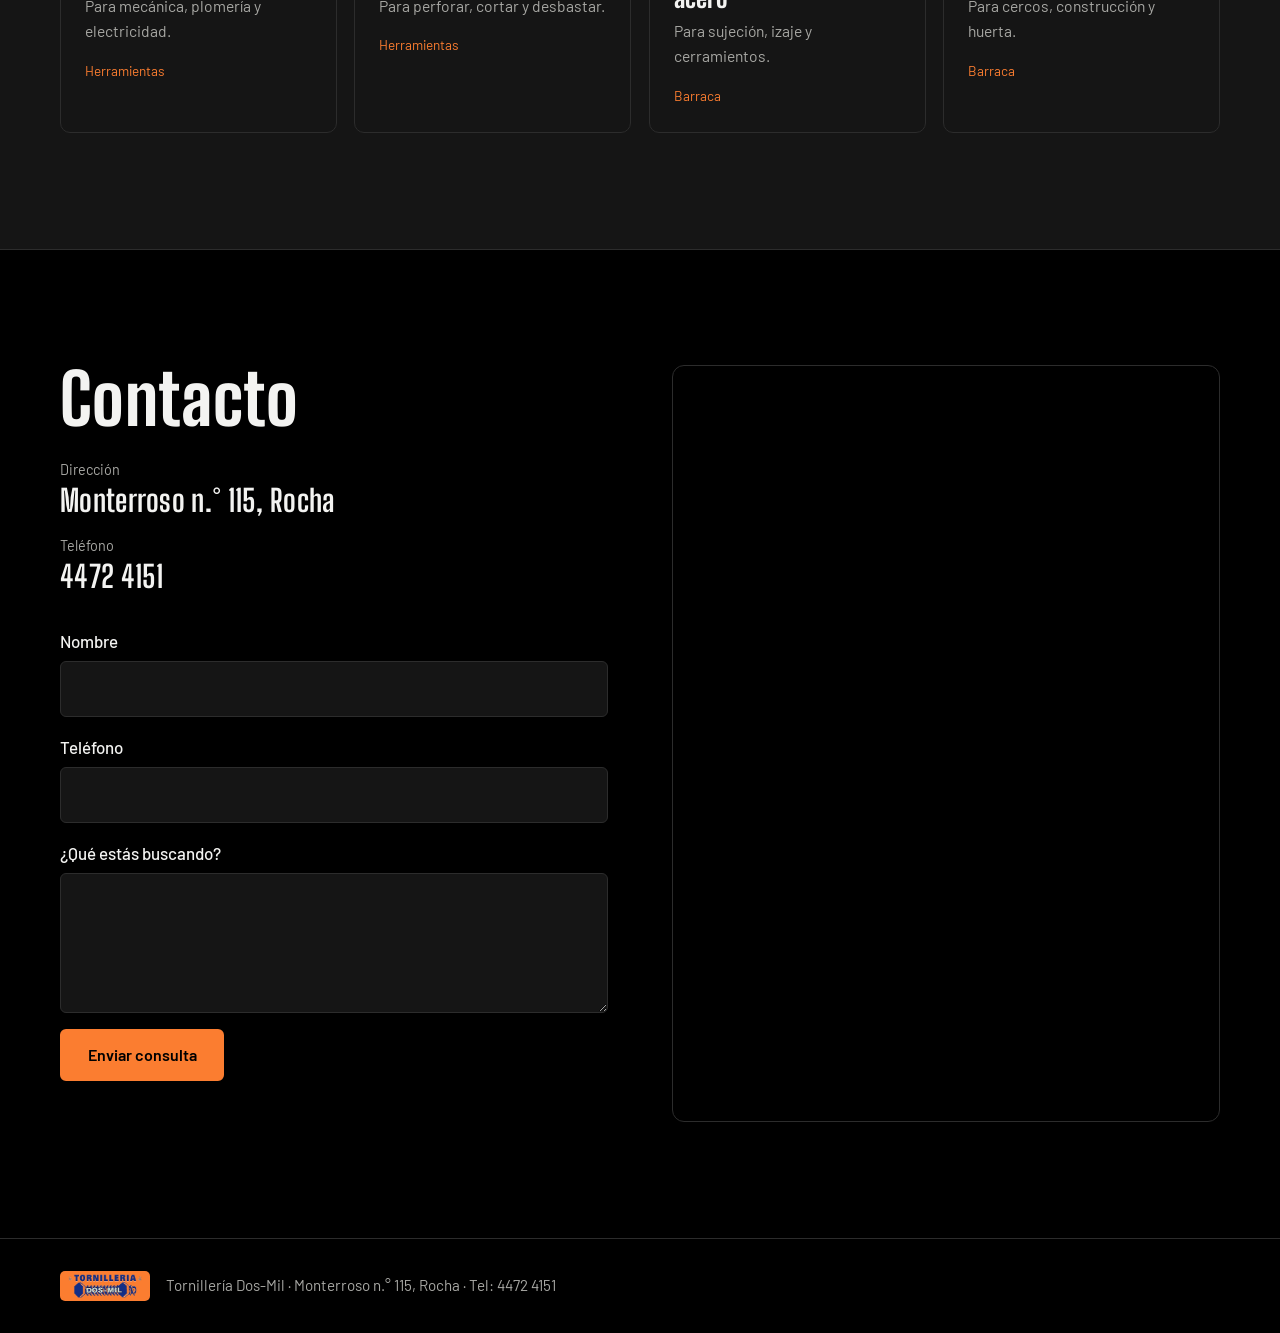
==== commit 3bf30ad7: "Arreglos" ====
--- a/index.html
+++ b/index.html
@@ -110,6 +110,11 @@
   </div>
 </footer>
 
+<dialog class="lightbox" id="lightbox">
+  <button class="lb-close" id="lbClose" type="button" aria-label="Cerrar imagen">&times;</button>
+  <img id="lbImg" alt="">
+</dialog>
+
 <script src="js/main.js"></script>
 </body>
 </html>
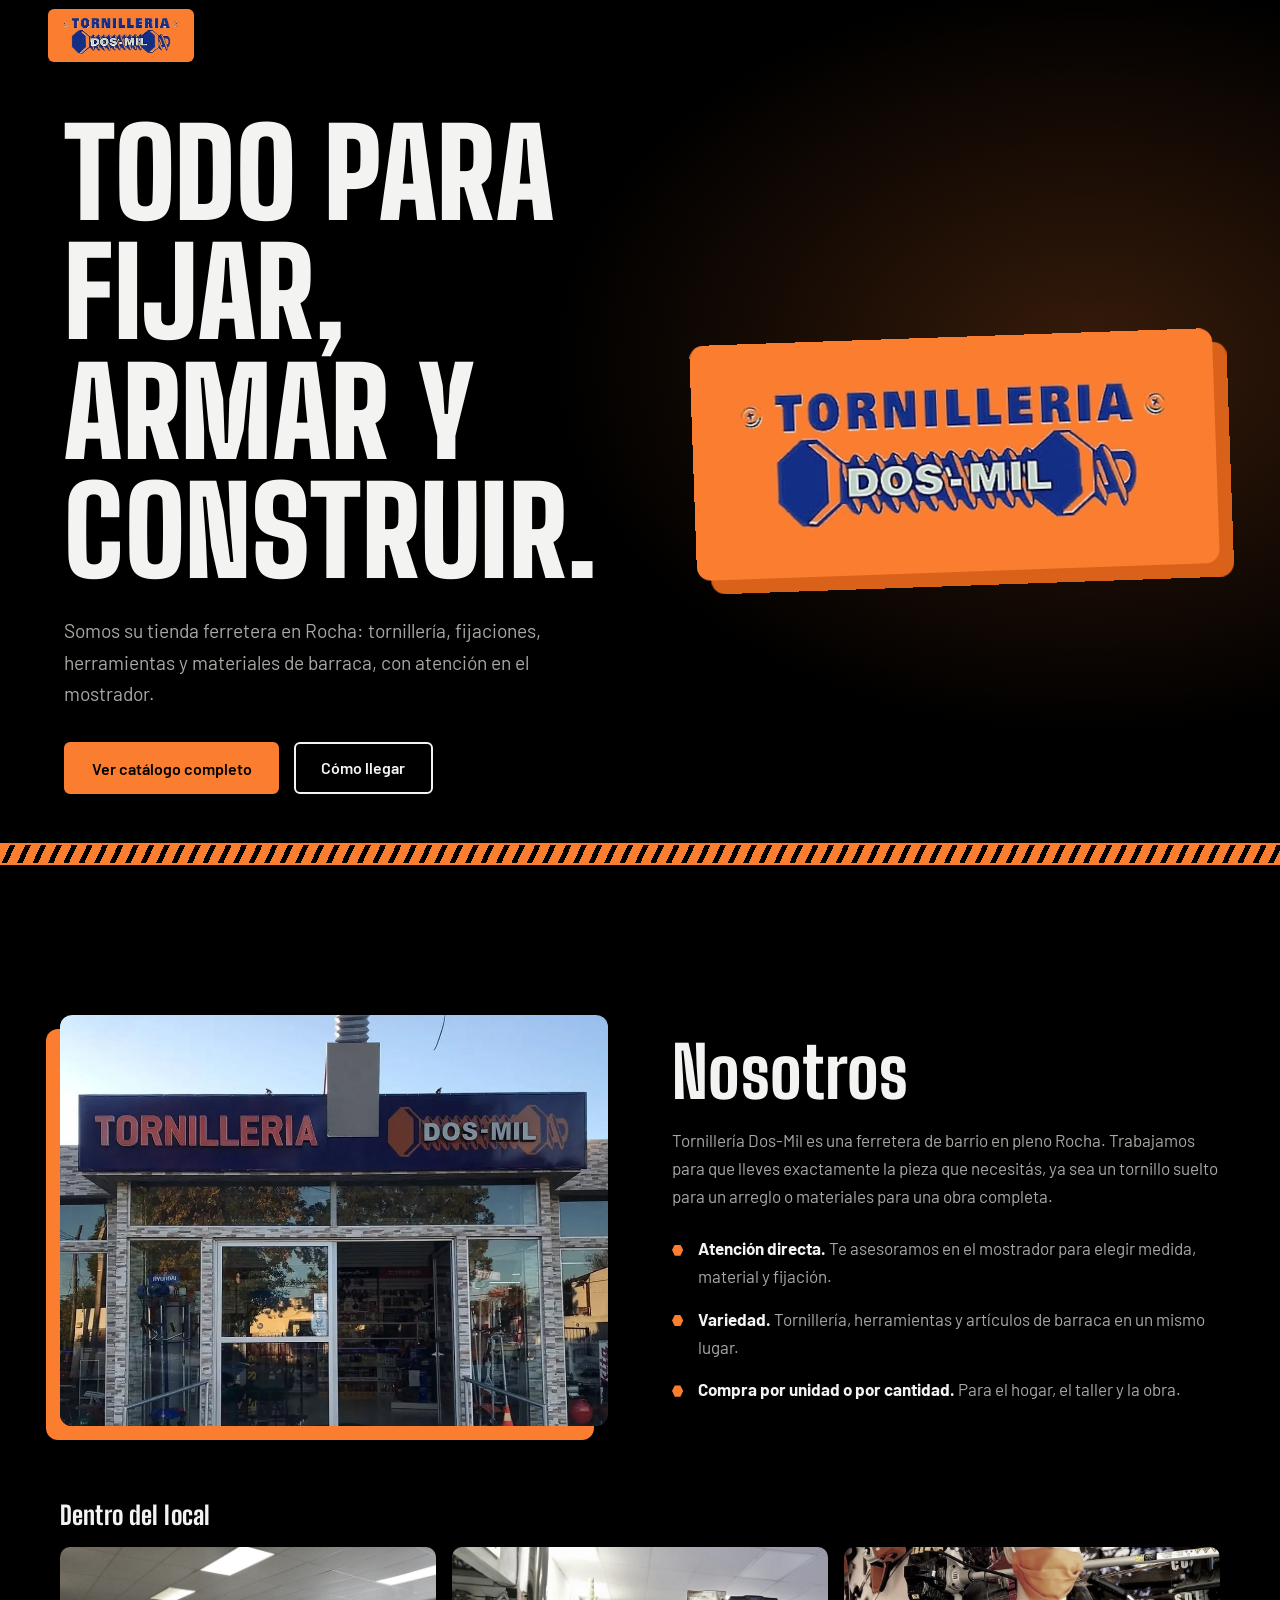
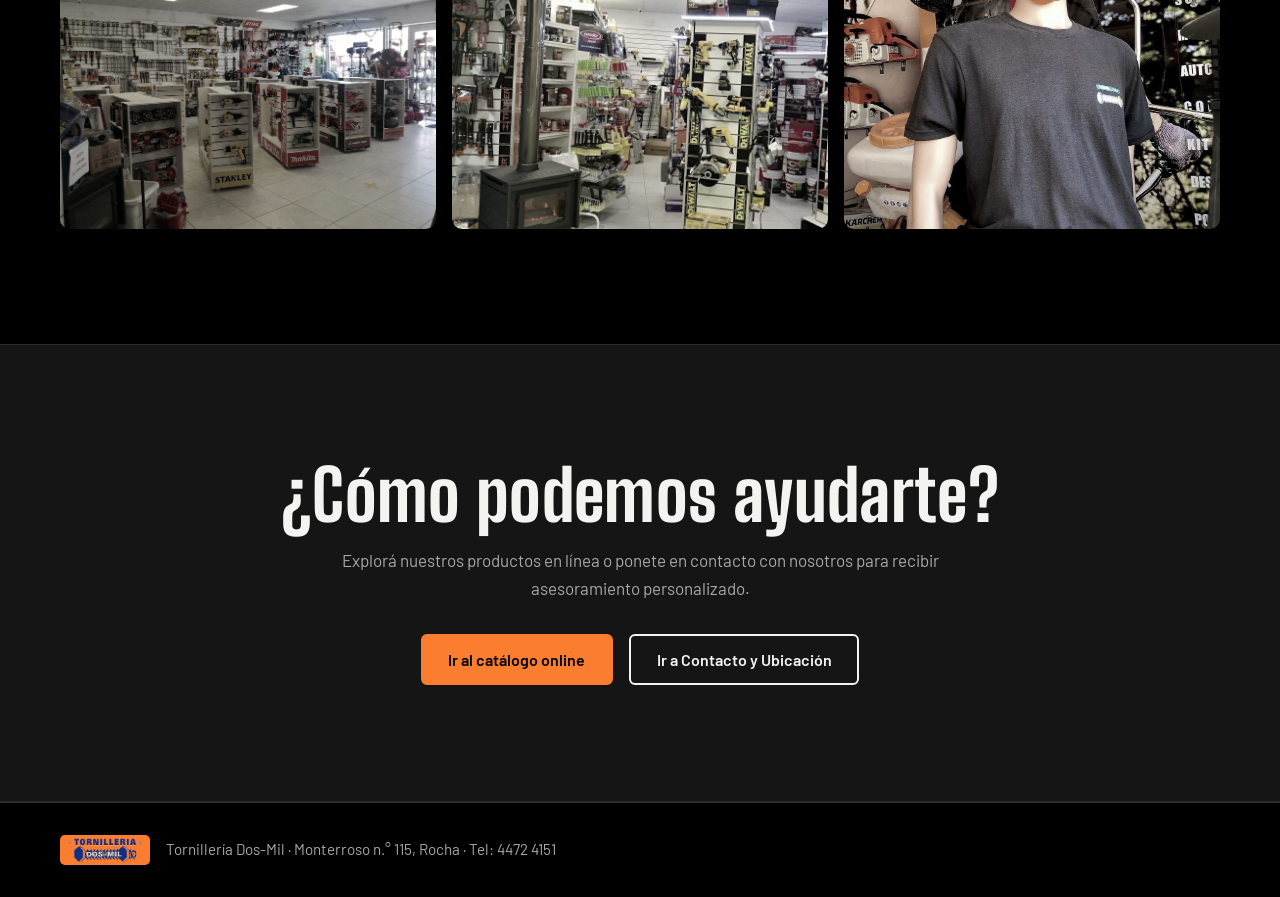
==== commit 10fae317: "Arreglos" ====
--- a/index.html
+++ b/index.html
@@ -20,10 +20,12 @@
     <span class="brand-badge"><img src="imagenes/Logo.png" alt="Tornillería Dos-Mil"></span>
   </a>
   <button class="menu-btn" id="menuBtn" aria-expanded="false" aria-controls="menu" aria-label="Abrir menú"><span></span><span></span><span></span></button>
-  <nav class="menu" id="menu">
-    <a href="#nosotros">Nosotros</a>
-    <a href="#catalogo">Catálogo</a>
-    <a href="#contacto" class="menu-cta">Contacto</a>
+<nav class="menu" id="menu">
+    <a href="index.html">Inicio</a>
+    <a href="index.html#nosotros">Nosotros</a>
+    <a href="catalogo.html">Catálogo</a>
+    <a href="herramientas.html">Calculadora & Herramientas</a>
+    <a href="contacto.html" class="menu-cta">Contacto</a>
   </nav>
 </header>
 
@@ -33,8 +35,8 @@
       <h1 class="intro" style="--d:.1s">Todo para fijar,<br>armar y construir.</h1>
       <p class="intro lead" style="--d:.3s">Somos su tienda ferretera en Rocha: tornillería, fijaciones, herramientas y materiales de barraca, con atención en el mostrador.</p>
       <div class="intro actions" style="--d:.5s">
-        <a class="btn btn-primary" href="#catalogo">Ver catálogo</a>
-        <a class="btn btn-ghost" href="#contacto">Cómo llegar</a>
+        <a class="btn btn-primary" href="catalogo.html">Ver catálogo completo</a>
+        <a class="btn btn-ghost" href="contacto.html">Cómo llegar</a>
       </div>
     </div>
     <div class="hero-logo intro" style="--d:.2s">
@@ -68,36 +70,13 @@
     </div>
   </section>
 
-  <section class="section alt" id="catalogo">
-    <div class="wrap">
-      <h2>Catálogo</h2>
-      <p class="section-sub">Algunas de las líneas que trabajamos. Si no ves lo que buscás, consultanos: <a href="tel:+59844724151">4472 4151</a>.</p>
-      <div class="filters" id="filters" role="group" aria-label="Filtrar por categoría"></div>
-      <div class="grid" id="grid"></div>
-    </div>
-  </section>
-
-  <section class="section" id="contacto">
-    <div class="wrap contact">
-      <div class="contact-info">
-        <h2>Contacto</h2>
-        <dl>
-          <dt>Dirección</dt>
-          <dd>Monterroso n.° 115, Rocha</dd>
-          <dt>Teléfono</dt>
-          <dd><a href="tel:+59844724151">4472 4151</a></dd>
-        </dl>
-        <form class="form" id="form" novalidate>
-          <label>Nombre<input name="nombre" type="text" autocomplete="name" required></label>
-          <label>Teléfono<input name="telefono" type="tel" autocomplete="tel" required></label>
-          <label>¿Qué estás buscando?<textarea name="mensaje" rows="4" required></textarea></label>
-          <button class="btn btn-primary" type="submit">Enviar consulta</button>
-          <p class="form-msg" id="formMsg" role="status" aria-live="polite"></p>
-        </form>
-      </div>
-      <div class="map">
-        <iframe title="Mapa de Tornillería Dos-Mil" loading="lazy" referrerpolicy="no-referrer-when-downgrade"
-          src="https://maps.google.com/maps?q=Monterroso%20115%2C%20Rocha%2C%20Uruguay&output=embed"></iframe>
+  <section class="section alt" id="accesos-directos">
+    <div class="wrap" style="text-align: center; max-width: 800px;">
+      <h2>¿Cómo podemos ayudarte?</h2>
+      <p class="section-sub" style="margin-inline: auto;">Explorá nuestros productos en línea o ponete en contacto con nosotros para recibir asesoramiento personalizado.</p>
+      <div style="display: flex; gap: 1rem; justify-content: center; flex-wrap: wrap; margin-top: 2rem;">
+        <a class="btn btn-primary" href="catalogo.html">Ir al catálogo online</a>
+        <a class="btn btn-ghost" href="contacto.html">Ir a Contacto y Ubicación</a>
       </div>
     </div>
   </section>
@@ -117,4 +96,4 @@
 
 <script src="js/main.js"></script>
 </body>
-</html>
+</html>
